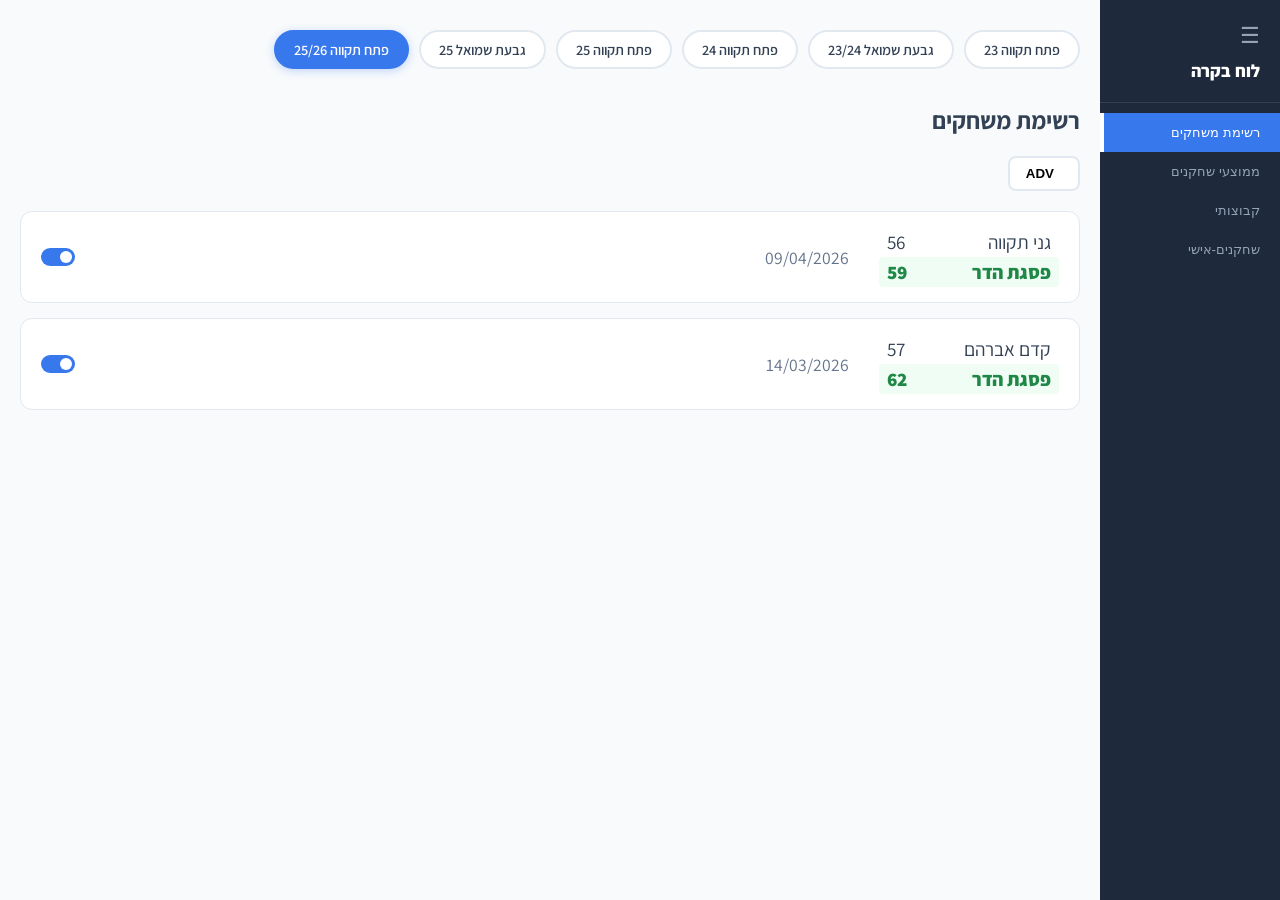
==== index.html @ 18b25cf5 "5" ====
<!DOCTYPE html>
<html lang="he" dir="rtl">
<head>
    <meta charset="UTF-8">
    <meta name="viewport" content="width=device-width, initial-scale=1.0">
    <title>Stats Dashboard</title>
    <link href="https://fonts.googleapis.com/css2?family=Assistant:wght@300;400;600;800&display=swap" rel="stylesheet">
    <link rel="stylesheet" href="style.css">
</head>
<body>

<nav id="sidebar">
    <div class="sidebar-toggle" onclick="toggleSidebar()">☰</div>
    <div class="nav-header">לוח בקרה</div>
    <button id="nav-games" class="nav-btn active">רשימת משחקים</button>
    <button id="nav-players" class="nav-btn">ממוצעי שחקנים</button>
    <button id="nav-teams" class="nav-btn">קבוצותי</button>
    <button id="nav-player-profile" class="nav-btn">שחקנים-אישי</button>
</nav>

<main>
    <section id="sec-games">
        <div class="season-filters-container"></div>
        <h2 style="margin-bottom:20px;">רשימת משחקים</h2>
        <div id="games-container"></div>
    </section>

    <section id="sec-players" style="display:none;">
        <div class="season-filters-container"></div>
        <h2>ממוצעי שחקנים</h2>
        <div id="players-container"></div>
    </section>

    <section id="sec-teams" style="display:none;">
        <div class="season-filters-container"></div>
        <div id="teams-container"></div>
    </section>

    <section id="sec-player-profile" style="display:none;">
        <div class="filters-container">
            <div class="filter-label">בחר שחקן לצפייה בקריירה:</div>
            <select id="player-select" class="player-dropdown" onchange="renderPlayerProfile()">
                <option value="">טוען שחקנים...</option>
            </select>
        </div>
        <div id="profile-content"></div>
    </section>

</main>

<script src="dashboard.js"></script>
</body>
</html>
---- style.css ----
:root {
  --primary: #1e293b; 
  --accent: #3878ed; 
  --bg: #f8fafc; 
  --text-main: #334155; 
  --border: #e2e8f0;
  --win-bg: #f0fdf4; 
  --win-text: #1f8847;
}

* { box-sizing: border-box; }

body { 
  margin: 0; 
  font-family: 'Assistant', sans-serif; 
  display: flex; 
  height: 100vh; 
  background: var(--bg); 
  direction: rtl; 
  color: var(--text-main); 
  overflow: hidden; 
}

/* Sidebar */
nav { 
  width: 180px; 
  background: var(--primary); 
  color: white; 
  display: flex; 
  flex-direction: column; 
  padding-top: 10px; 
  flex-shrink: 0; 
  transition: width 0.3s ease; 
  z-index: 100; 
}

.sidebar-toggle { padding: 10px 20px; cursor: pointer; font-size: 1.4rem; color: #94a3b8; }
body.sidebar-closed nav { width: 60px; }
body.sidebar-closed .nav-header, body.sidebar-closed .nav-btn { font-size: 0; padding: 0; opacity: 0; pointer-events: none; }

.nav-header { padding: 0 20px 20px; font-size: 1.1em; font-weight: 800; border-bottom: 1px solid #334155; margin-bottom: 10px; white-space: nowrap; }

.nav-btn { 
  background: none; border: none; color: #94a3b8; padding: 12px 20px; 
  text-align: right; cursor: pointer; width: 100%; transition: 0.2s; white-space: nowrap; 
}

.nav-btn.active { background: var(--accent); color: white; border-left: 4px solid white; }

/* Layout */
main { flex: 1; padding: 20px; padding-bottom: 100px; overflow-y: auto; scroll-behavior: smooth; }

.table-header-row { display: flex; justify-content: flex-start; flex-direction: column; align-items: center; align-items: center; gap: 15px; margin-bottom: 20px; }

.filters-container { background: white; padding: 15px; border-radius: 12px; margin-bottom: 20px; border: 1px solid var(--border); }
.filter-label { font-weight: 800; margin-bottom: 10px; }

/* Tables */
.table-wrapper { width: 100%; overflow-x: auto; border-radius: 8px; border: 1px solid var(--border); background: white; margin-bottom: 30px; }
.box-table { border-collapse: separate; border-spacing: 0; width: 100%; font-size: 0.9rem; }
.box-table th { background: #f8fafc; padding: 12px 10px; border-bottom: 2px solid var(--border); cursor: pointer; user-select: none; position: sticky; top:0; }
.box-table td { padding: 10px; text-align: center; border-bottom: 1px solid #f1f5f9; }
.player-name-cell { position: sticky; right: 0; z-index: 10; background: white !important; text-align: right !important; font-weight: 800; border-left: 2px solid var(--border); white-space: nowrap; padding: 10px 15px !important; }

/* Player Profile Specific */
.player-dropdown { width: 100%; padding: 12px; border-radius: 8px; border: 1px solid var(--border); font-family: inherit; font-size: 1rem; }
.profile-table-title { margin: 25px 0 10px; font-size: 1.2rem; border-right: 4px solid var(--accent); padding-right: 10px; }
.career-high { font-weight: 900; font-weight: bold; background-color: #fff7ed !important; color: #ea580c !important;}
.career-high:hover { background-color: #ffedd5 !important; color: #c2410c !important; cursor: pointer;}
.clickable-stat { cursor: pointer; color: var(--accent); font-weight: 600; }
.clickable-stat:hover { background: #eff6ff; }

/* Game Cards */
.games-controls-row { display: flex; justify-content: flex-start; margin-bottom: 20px; }
.game-card { background: white; border-radius: 12px; margin-bottom: 15px; border: 1px solid var(--border); overflow: hidden; }
.game-card-top-wrapper { display: flex; align-items: center; justify-content: space-between; padding: 15px 20px; }
.game-header { display: flex; align-items: center; gap: 30px; cursor: pointer; flex: 1; }
.team-row { display: flex; justify-content: space-between; width: 180px; font-size: 1.2rem; padding: 2px 8px; }
.team-row.winner { background: var(--win-bg); color: var(--win-text); font-weight: 800; border-radius: 4px; }
.game-date-area { display: flex; flex-direction: column; gap: 4px; font-size: 1.1rem; color: #64748b; }
.stage-badge { padding: 2px 8px; border-radius: 4px; font-size: 0.9rem; color: white; background: #94a3b8; width: fit-content; }
.stage-orange { background: #f97316; }
.stage-blue { background: #2563eb; }

/* Buttons & Toggles */
.mode-toggle-group { display: flex; justify-content: flex-start; background: #e2e8f0; padding: 4px; border-radius: 10px; gap: 4px; width: 100%; max-width: 400px; margin-right: 0; margin-left: auto;}
.mode-btn { flex: 1; border: none; background: transparent; padding: 8px; font-weight: 800; cursor: pointer; border-radius: 7px; color: #64748b; }
.mode-btn.active { background: white; color: var(--primary); box-shadow: 0 2px 4px rgba(0,0,0,0.1); }

.adv-toggle-btn { display: flex; align-items: center; gap: 8px; padding: 8px 16px; background: white; border: 2px solid var(--border); border-radius: 8px; font-weight: 800; cursor: pointer; }
.adv-toggle-btn.active { border-color: var(--accent); color: var(--accent); }

.simple-switch { position: relative; width: 34px; height: 18px; cursor: pointer; }
.simple-switch input { opacity: 0; width: 0; height: 0; }
.slider { position: absolute; cursor: pointer; top: 0; left: 0; right: 0; bottom: 0; background: #cbd5e1; transition: .3s; border-radius: 20px; }
.slider:before { position: absolute; content: ""; height: 12px; width: 12px; left: 3px; bottom: 3px; background: white; transition: .3s; border-radius: 50%; }
input:checked + .slider { background: var(--accent); }
input:checked + .slider:before { transform: translateX(16px); }

/* העיצוב המעודכן לכפתורי העונות - ללא כפילויות */
.season-filters-container {
    display: flex;
    flex-wrap: wrap;
    gap: 10px;
    margin-bottom: 25px;
    padding: 10px 0;
}

.season-pill {
    padding: 8px 18px;
    background: white;
    border: 2px solid var(--border);
    border-radius: 25px; /* עיגול מושלם */
    cursor: pointer;
    font-weight: 600;
    font-size: 0.9rem;
    transition: all 0.2s ease;
    user-select: none;
    display: inline-block;
}

.season-pill:hover {
    border-color: var(--accent);
    color: var(--accent);
}

.season-pill.active {
    background: var(--accent);
    color: white;
    border-color: var(--accent);
    box-shadow: 0 2px 8px rgba(59, 130, 246, 0.3);
}

/* התאמה לנייד */
@media (max-width: 768px) {
    nav { width: 100%; height: auto; flex-direction: row; padding: 5px; }
    .sidebar-toggle, .nav-header { display: none; }
    .nav-btn { padding: 10px 5px; font-size: 0.8rem; text-align: center; }
    .nav-btn.active { border-left: none; border-bottom: 3px solid white; }
    body { flex-direction: column; }
    .game-header { gap: 10px; }
    .team-row { width: 130px; }
}
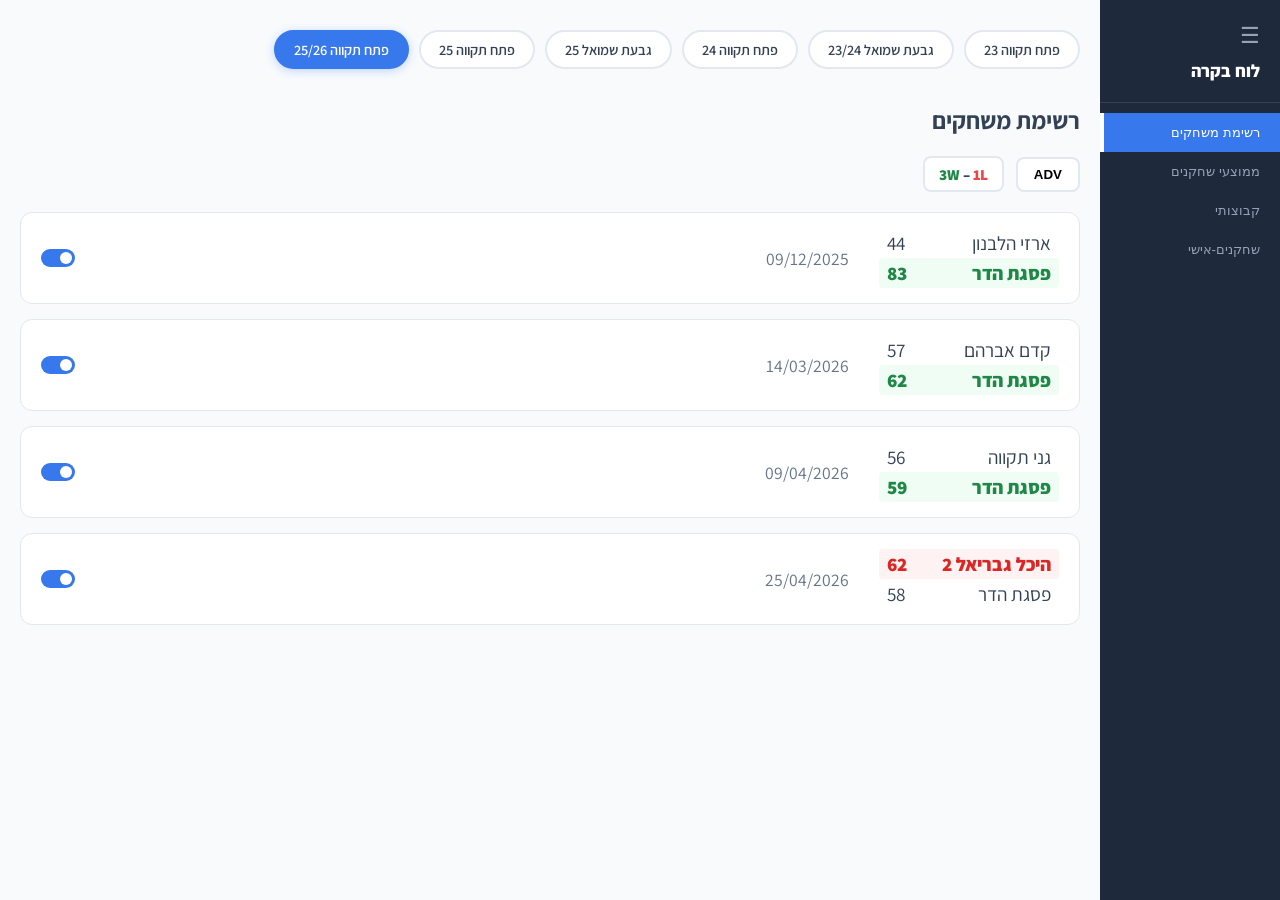
==== commit 529af2ae: "new" ====
--- a/index.html
+++ b/index.html
@@ -1,53 +1,66 @@
-<!DOCTYPE html>
-<html lang="he" dir="rtl">
-<head>
-    <meta charset="UTF-8">
-    <meta name="viewport" content="width=device-width, initial-scale=1.0">
-    <title>Stats Dashboard</title>
-    <link href="https://fonts.googleapis.com/css2?family=Assistant:wght@300;400;600;800&display=swap" rel="stylesheet">
-    <link rel="stylesheet" href="style.css">
-</head>
-<body>
-
-<nav id="sidebar">
-    <div class="sidebar-toggle" onclick="toggleSidebar()">☰</div>
-    <div class="nav-header">לוח בקרה</div>
-    <button id="nav-games" class="nav-btn active">רשימת משחקים</button>
-    <button id="nav-players" class="nav-btn">ממוצעי שחקנים</button>
-    <button id="nav-teams" class="nav-btn">קבוצותי</button>
-    <button id="nav-player-profile" class="nav-btn">שחקנים-אישי</button>
-</nav>
-
-<main>
-    <section id="sec-games">
-        <div class="season-filters-container"></div>
-        <h2 style="margin-bottom:20px;">רשימת משחקים</h2>
-        <div id="games-container"></div>
-    </section>
-
-    <section id="sec-players" style="display:none;">
-        <div class="season-filters-container"></div>
-        <h2>ממוצעי שחקנים</h2>
-        <div id="players-container"></div>
-    </section>
-
-    <section id="sec-teams" style="display:none;">
-        <div class="season-filters-container"></div>
-        <div id="teams-container"></div>
-    </section>
-
-    <section id="sec-player-profile" style="display:none;">
-        <div class="filters-container">
-            <div class="filter-label">בחר שחקן לצפייה בקריירה:</div>
-            <select id="player-select" class="player-dropdown" onchange="renderPlayerProfile()">
-                <option value="">טוען שחקנים...</option>
-            </select>
-        </div>
-        <div id="profile-content"></div>
-    </section>
-
-</main>
-
-<script src="dashboard.js"></script>
-</body>
-</html>+<!DOCTYPE html>
+<html lang="he" dir="rtl">
+<head>
+    <meta charset="UTF-8">
+    <meta name="viewport" content="width=device-width, initial-scale=1.0">
+    <title>Stats Dashboard</title>
+    <link href="https://fonts.googleapis.com/css2?family=Assistant:wght@300;400;600;800&display=swap" rel="stylesheet">
+    <link rel="stylesheet" href="style.css">
+</head>
+<body>
+
+<nav id="sidebar">
+    <div class="sidebar-toggle" onclick="toggleSidebar()">☰</div>
+    <div class="nav-header">לוח בקרה</div>
+    <button id="nav-games" class="nav-btn active">רשימת משחקים</button>
+    <button id="nav-players" class="nav-btn">ממוצעי שחקנים</button>
+    <button id="nav-teams" class="nav-btn">קבוצותי</button>
+    <button id="nav-player-profile" class="nav-btn">שחקנים-אישי</button>
+</nav>
+
+<main>
+    <section id="sec-games">
+        <div class="season-filters-container"></div>
+        <h2 style="margin-bottom:20px;">רשימת משחקים</h2>
+        <div id="games-container"></div>
+    </section>
+
+    <section id="sec-players" style="display:none;">
+        <div class="season-filters-container"></div>
+        <h2>ממוצעי שחקנים</h2>
+        <div id="players-container"></div>
+    </section>
+
+    <section id="sec-teams" style="display:none;">
+        <div class="season-filters-container"></div>
+        <div id="teams-container"></div>
+    </section>
+
+    <section id="sec-player-profile" style="display:none;">
+        <div class="filters-container">
+            <div class="filter-label">בחר שחקן לצפייה בקריירה:</div>
+            <select id="player-select" class="player-dropdown" onchange="renderPlayerProfile()">
+                <option value="">טוען שחקנים...</option>
+            </select>
+        </div>
+        <div id="profile-content"></div>
+    </section>
+</main>
+
+<!-- Single rotation modal, outside main so it is always accessible -->
+<div id="rotation-modal" class="modal">
+    <div class="modal-content">
+        <span class="close-modal" onclick="closeModal()">&times;</span>
+        <div id="rotation-content"></div>
+    </div>
+</div>
+
+<!-- Loading overlay shown until data is ready -->
+<div id="loading-overlay">
+    <div class="loading-spinner"></div>
+    <div class="loading-text">טוען נתונים...</div>
+</div>
+
+<script src="dashboard.js"></script>
+</body>
+</html>
--- a/style.css
+++ b/style.css
@@ -1,143 +1,413 @@
-:root {
-  --primary: #1e293b; 
-  --accent: #3878ed; 
-  --bg: #f8fafc; 
-  --text-main: #334155; 
-  --border: #e2e8f0;
-  --win-bg: #f0fdf4; 
-  --win-text: #1f8847;
-}
-
-* { box-sizing: border-box; }
-
-body { 
-  margin: 0; 
-  font-family: 'Assistant', sans-serif; 
-  display: flex; 
-  height: 100vh; 
-  background: var(--bg); 
-  direction: rtl; 
-  color: var(--text-main); 
-  overflow: hidden; 
-}
-
-/* Sidebar */
-nav { 
-  width: 180px; 
-  background: var(--primary); 
-  color: white; 
-  display: flex; 
-  flex-direction: column; 
-  padding-top: 10px; 
-  flex-shrink: 0; 
-  transition: width 0.3s ease; 
-  z-index: 100; 
-}
-
-.sidebar-toggle { padding: 10px 20px; cursor: pointer; font-size: 1.4rem; color: #94a3b8; }
-body.sidebar-closed nav { width: 60px; }
-body.sidebar-closed .nav-header, body.sidebar-closed .nav-btn { font-size: 0; padding: 0; opacity: 0; pointer-events: none; }
-
-.nav-header { padding: 0 20px 20px; font-size: 1.1em; font-weight: 800; border-bottom: 1px solid #334155; margin-bottom: 10px; white-space: nowrap; }
-
-.nav-btn { 
-  background: none; border: none; color: #94a3b8; padding: 12px 20px; 
-  text-align: right; cursor: pointer; width: 100%; transition: 0.2s; white-space: nowrap; 
-}
-
-.nav-btn.active { background: var(--accent); color: white; border-left: 4px solid white; }
-
-/* Layout */
-main { flex: 1; padding: 20px; padding-bottom: 100px; overflow-y: auto; scroll-behavior: smooth; }
-
-.table-header-row { display: flex; justify-content: flex-start; flex-direction: column; align-items: center; align-items: center; gap: 15px; margin-bottom: 20px; }
-
-.filters-container { background: white; padding: 15px; border-radius: 12px; margin-bottom: 20px; border: 1px solid var(--border); }
-.filter-label { font-weight: 800; margin-bottom: 10px; }
-
-/* Tables */
-.table-wrapper { width: 100%; overflow-x: auto; border-radius: 8px; border: 1px solid var(--border); background: white; margin-bottom: 30px; }
-.box-table { border-collapse: separate; border-spacing: 0; width: 100%; font-size: 0.9rem; }
-.box-table th { background: #f8fafc; padding: 12px 10px; border-bottom: 2px solid var(--border); cursor: pointer; user-select: none; position: sticky; top:0; }
-.box-table td { padding: 10px; text-align: center; border-bottom: 1px solid #f1f5f9; }
-.player-name-cell { position: sticky; right: 0; z-index: 10; background: white !important; text-align: right !important; font-weight: 800; border-left: 2px solid var(--border); white-space: nowrap; padding: 10px 15px !important; }
-
-/* Player Profile Specific */
-.player-dropdown { width: 100%; padding: 12px; border-radius: 8px; border: 1px solid var(--border); font-family: inherit; font-size: 1rem; }
-.profile-table-title { margin: 25px 0 10px; font-size: 1.2rem; border-right: 4px solid var(--accent); padding-right: 10px; }
-.career-high { font-weight: 900; font-weight: bold; background-color: #fff7ed !important; color: #ea580c !important;}
-.career-high:hover { background-color: #ffedd5 !important; color: #c2410c !important; cursor: pointer;}
-.clickable-stat { cursor: pointer; color: var(--accent); font-weight: 600; }
-.clickable-stat:hover { background: #eff6ff; }
-
-/* Game Cards */
-.games-controls-row { display: flex; justify-content: flex-start; margin-bottom: 20px; }
-.game-card { background: white; border-radius: 12px; margin-bottom: 15px; border: 1px solid var(--border); overflow: hidden; }
-.game-card-top-wrapper { display: flex; align-items: center; justify-content: space-between; padding: 15px 20px; }
-.game-header { display: flex; align-items: center; gap: 30px; cursor: pointer; flex: 1; }
-.team-row { display: flex; justify-content: space-between; width: 180px; font-size: 1.2rem; padding: 2px 8px; }
-.team-row.winner { background: var(--win-bg); color: var(--win-text); font-weight: 800; border-radius: 4px; }
-.game-date-area { display: flex; flex-direction: column; gap: 4px; font-size: 1.1rem; color: #64748b; }
-.stage-badge { padding: 2px 8px; border-radius: 4px; font-size: 0.9rem; color: white; background: #94a3b8; width: fit-content; }
-.stage-orange { background: #f97316; }
-.stage-blue { background: #2563eb; }
-
-/* Buttons & Toggles */
-.mode-toggle-group { display: flex; justify-content: flex-start; background: #e2e8f0; padding: 4px; border-radius: 10px; gap: 4px; width: 100%; max-width: 400px; margin-right: 0; margin-left: auto;}
-.mode-btn { flex: 1; border: none; background: transparent; padding: 8px; font-weight: 800; cursor: pointer; border-radius: 7px; color: #64748b; }
-.mode-btn.active { background: white; color: var(--primary); box-shadow: 0 2px 4px rgba(0,0,0,0.1); }
-
-.adv-toggle-btn { display: flex; align-items: center; gap: 8px; padding: 8px 16px; background: white; border: 2px solid var(--border); border-radius: 8px; font-weight: 800; cursor: pointer; }
-.adv-toggle-btn.active { border-color: var(--accent); color: var(--accent); }
-
-.simple-switch { position: relative; width: 34px; height: 18px; cursor: pointer; }
-.simple-switch input { opacity: 0; width: 0; height: 0; }
-.slider { position: absolute; cursor: pointer; top: 0; left: 0; right: 0; bottom: 0; background: #cbd5e1; transition: .3s; border-radius: 20px; }
-.slider:before { position: absolute; content: ""; height: 12px; width: 12px; left: 3px; bottom: 3px; background: white; transition: .3s; border-radius: 50%; }
-input:checked + .slider { background: var(--accent); }
-input:checked + .slider:before { transform: translateX(16px); }
-
-/* העיצוב המעודכן לכפתורי העונות - ללא כפילויות */
-.season-filters-container {
-    display: flex;
-    flex-wrap: wrap;
-    gap: 10px;
-    margin-bottom: 25px;
-    padding: 10px 0;
-}
-
-.season-pill {
-    padding: 8px 18px;
-    background: white;
-    border: 2px solid var(--border);
-    border-radius: 25px; /* עיגול מושלם */
-    cursor: pointer;
-    font-weight: 600;
-    font-size: 0.9rem;
-    transition: all 0.2s ease;
-    user-select: none;
-    display: inline-block;
-}
-
-.season-pill:hover {
-    border-color: var(--accent);
-    color: var(--accent);
-}
-
-.season-pill.active {
-    background: var(--accent);
-    color: white;
-    border-color: var(--accent);
-    box-shadow: 0 2px 8px rgba(59, 130, 246, 0.3);
-}
-
-/* התאמה לנייד */
-@media (max-width: 768px) {
-    nav { width: 100%; height: auto; flex-direction: row; padding: 5px; }
-    .sidebar-toggle, .nav-header { display: none; }
-    .nav-btn { padding: 10px 5px; font-size: 0.8rem; text-align: center; }
-    .nav-btn.active { border-left: none; border-bottom: 3px solid white; }
-    body { flex-direction: column; }
-    .game-header { gap: 10px; }
-    .team-row { width: 130px; }
+/* =====================================================
+   CSS Variables & Reset
+   ===================================================== */
+:root {
+  --primary: #1e293b;
+  --accent: #3878ed;
+  --bg: #f8fafc;
+  --text-main: #334155;
+  --border: #e2e8f0;
+  --win-bg: #f0fdf4;
+  --win-text: #1f8847;
+}
+
+* { box-sizing: border-box; }
+
+body {
+  margin: 0;
+  font-family: 'Assistant', sans-serif;
+  display: flex;
+  height: 100vh;
+  background: var(--bg);
+  direction: rtl;
+  color: var(--text-main);
+  overflow: hidden;
+}
+
+/* =====================================================
+   Sidebar
+   ===================================================== */
+nav {
+  width: 180px;
+  background: var(--primary);
+  color: white;
+  display: flex;
+  flex-direction: column;
+  padding-top: 10px;
+  flex-shrink: 0;
+  transition: width 0.3s ease;
+  z-index: 100;
+}
+
+.sidebar-toggle { padding: 10px 20px; cursor: pointer; font-size: 1.4rem; color: #94a3b8; }
+body.sidebar-closed nav { width: 60px; }
+body.sidebar-closed .nav-header,
+body.sidebar-closed .nav-btn { font-size: 0; padding: 0; opacity: 0; pointer-events: none; }
+
+.nav-header { padding: 0 20px 20px; font-size: 1.1em; font-weight: 800; border-bottom: 1px solid #334155; margin-bottom: 10px; white-space: nowrap; }
+
+.nav-btn {
+  background: none; border: none; color: #94a3b8; padding: 12px 20px;
+  text-align: right; cursor: pointer; width: 100%; transition: 0.2s; white-space: nowrap;
+}
+.nav-btn.active { background: var(--accent); color: white; border-left: 4px solid white; }
+
+/* =====================================================
+   Layout
+   ===================================================== */
+main { flex: 1; padding: 20px; padding-bottom: 100px; overflow-y: auto; scroll-behavior: smooth; }
+
+.table-header-row { display: flex; justify-content: flex-start; flex-direction: column; align-items: center; gap: 15px; margin-bottom: 20px; }
+
+.filters-container { background: white; padding: 15px; border-radius: 12px; margin-bottom: 20px; border: 1px solid var(--border); }
+.filter-label { font-weight: 800; margin-bottom: 10px; }
+
+/* =====================================================
+   Tables
+   ===================================================== */
+.table-wrapper { width: 100%; overflow-x: auto; border-radius: 8px; border: 1px solid var(--border); background: white; margin-bottom: 30px; }
+.table-wrapper.width-fit { width: fit-content; max-width: 100%; }
+.box-table { border-collapse: collapse; width: 100%; font-size: 0.9rem; }
+.width-fit .box-table { width: auto; }
+.box-table th { background: #f8fafc; padding: 12px 10px; border-bottom: 2px solid var(--border); cursor: pointer; user-select: none; position: sticky; top: 0; }
+.box-table td { padding: 10px; text-align: center; border-bottom: 1px solid #f1f5f9; }
+.player-name-cell {
+  position: sticky; right: 0; z-index: 10;
+  background: white !important;
+  text-align: right !important;
+  font-weight: 800;
+  border-left: 3px solid #64748b;
+  white-space: nowrap;
+  padding: 10px 15px !important;
+}
+
+/* Column separator lines (only when .show-separators is present) */
+.show-separators .stat-separator-line {
+  border-left: 2px solid #cbd5e1 !important;
+}
+
+/* ADV mode: thick separator after the label column (GP / עונה) */
+.adv-separators .adv-label-line {
+  border-left: 2px solid #cbd5e1 !important;
+}
+
+/* ADV mode: thin separator between every stat column */
+.adv-separators .adv-separator-line {
+  border-left: 1px solid #e2e8f0 !important;
+}
+
+/* ADV mode: wider cells so table feels spacious */
+.adv-separators th,
+.adv-separators td {
+  padding-left: 24px !important;
+  padding-right: 24px !important;
+}
+/* ADV mode: remove the heavy name-cell border */
+body.mode-adv .player-name-cell {
+  border-left: 1px solid var(--border) !important;
+}
+
+/* =====================================================
+   Season Pills
+   ===================================================== */
+.season-filters-container {
+  display: flex;
+  flex-wrap: wrap;
+  gap: 10px;
+  margin-bottom: 25px;
+  padding: 10px 0;
+}
+
+.season-pill {
+  padding: 8px 18px;
+  background: white;
+  border: 2px solid var(--border);
+  border-radius: 25px;
+  cursor: pointer;
+  font-weight: 600;
+  font-size: 0.9rem;
+  transition: all 0.2s ease;
+  user-select: none;
+  display: inline-block;
+}
+.season-pill:hover { border-color: var(--accent); color: var(--accent); }
+.season-pill.active {
+  background: var(--accent);
+  color: white;
+  border-color: var(--accent);
+  box-shadow: 0 2px 8px rgba(59, 130, 246, 0.3);
+}
+
+/* =====================================================
+   Player Profile
+   ===================================================== */
+.player-dropdown { width: 100%; padding: 12px; border-radius: 8px; border: 1px solid var(--border); font-family: inherit; font-size: 1rem; }
+.profile-table-title { margin: 25px 0 10px; font-size: 1.2rem; border-right: 4px solid var(--accent); padding-right: 10px; }
+
+/* Career high cell: single font-weight declaration */
+.career-high { font-weight: 800; background-color: #fff7ed !important; color: #ea580c !important; }
+.career-high:hover { background-color: #ffedd5 !important; color: #c2410c !important; cursor: pointer; }
+.clickable-stat { cursor: pointer; color: var(--accent); font-weight: 600; }
+.clickable-stat:hover { background: #eff6ff; }
+
+/* =====================================================
+   Game Cards
+   ===================================================== */
+.games-controls-row { display: flex; justify-content: flex-start; margin-bottom: 20px; gap: 12px; align-items: center; }
+.game-record-badge {
+  font-size: 0.95rem;
+  font-weight: 800;
+  padding: 6px 14px;
+  border-radius: 8px;
+  background: white;
+  border: 2px solid var(--border);
+  color: var(--text-main);
+}
+.game-record-badge .wins { color: var(--win-text); }
+.game-record-badge .losses { color: #ef4444; }
+
+.game-card { background: white; border-radius: 12px; margin-bottom: 15px; border: 1px solid var(--border); overflow: hidden; }
+.game-card-top-wrapper { display: flex; align-items: center; justify-content: space-between; padding: 15px 20px; }
+.game-header { display: flex; align-items: center; gap: 30px; cursor: pointer; flex: 1; }
+.team-row { display: flex; justify-content: space-between; width: 180px; font-size: 1.2rem; padding: 2px 8px; }
+.team-row.winner-us   { background: var(--win-bg); color: var(--win-text); font-weight: 800; border-radius: 4px; }
+.team-row.winner-opp  { background: #fef2f2; color: #dc2626; font-weight: 800; border-radius: 4px; }
+.game-date-area { display: flex; flex-direction: column; gap: 4px; font-size: 1.1rem; color: #64748b; }
+
+.stage-badge {
+  padding: 2px 8px;
+  border-radius: 4px;
+  font-size: 0.8rem;
+  font-weight: 700;
+  color: white;
+  background: #94a3b8;
+  width: fit-content;
+  margin-top: 4px;
+}
+.stage-badge.stage-gold { background: #d97706; }
+
+/* =====================================================
+   Buttons & Toggles
+   ===================================================== */
+.mode-toggle-group {
+  display: flex; justify-content: flex-start;
+  background: #e2e8f0; padding: 4px; border-radius: 10px;
+  gap: 4px; width: 100%; max-width: 400px; margin-left: auto;
+}
+.mode-btn { flex: 1; border: none; background: transparent; padding: 8px; font-weight: 800; cursor: pointer; border-radius: 7px; color: #64748b; }
+.mode-btn.active { background: white; color: var(--primary); box-shadow: 0 2px 4px rgba(0,0,0,0.1); }
+
+.adv-toggle-btn { display: flex; align-items: center; gap: 8px; padding: 8px 16px; background: white; border: 2px solid var(--border); border-radius: 8px; font-weight: 800; cursor: pointer; }
+.adv-toggle-btn.active { border-color: var(--accent); color: var(--accent); }
+
+.simple-switch { position: relative; width: 34px; height: 18px; cursor: pointer; }
+.simple-switch input { opacity: 0; width: 0; height: 0; }
+.slider { position: absolute; cursor: pointer; top: 0; left: 0; right: 0; bottom: 0; background: #cbd5e1; transition: .3s; border-radius: 20px; }
+.slider:before { position: absolute; content: ""; height: 12px; width: 12px; left: 3px; bottom: 3px; background: white; transition: .3s; border-radius: 50%; }
+input:checked + .slider { background: var(--accent); }
+input:checked + .slider:before { transform: translateX(16px); }
+
+/* =====================================================
+   Modal
+   ===================================================== */
+.modal {
+  display: none;
+  position: fixed;
+  z-index: 1000;
+  left: 0; top: 0; width: 100%; height: 100%;
+  background-color: rgba(0,0,0,0.6);
+  backdrop-filter: blur(3px);
+}
+.modal-content {
+  background-color: white;
+  margin: 3% auto;
+  padding: 0;
+  border-radius: 15px;
+  width: 96vw;
+  max-width: 1750px;
+  max-height: 90vh;
+  overflow: hidden;
+  position: relative;
+  box-shadow: 0 20px 25px -5px rgba(0,0,0,0.2);
+}
+.close-modal {
+  position: absolute;
+  left: 20px;
+  top: 15px;
+  font-size: 28px;
+  font-weight: bold;
+  cursor: pointer;
+  color: #64748b;
+  z-index: 10;
+}
+.close-modal:hover { color: var(--primary); }
+
+/* =====================================================
+   Rotation Chart (permanent — not injected via JS)
+   ===================================================== */
+.rotation-outer-container {
+  direction: ltr;
+  width: 100%;
+  background: white;
+}
+
+.rotation-scroll-viewport {
+  width: 100%;
+  overflow-x: auto;
+  overflow-y: hidden;
+  background: white;
+  display: block;
+  -webkit-overflow-scrolling: touch;
+}
+
+.rotation-scroll-container {
+  padding: 50px 40px 40px;
+  display: flex;
+  flex-direction: row;
+  width: max-content;
+  background: white;
+  direction: ltr;
+}
+
+.quarter-box {
+  flex-shrink: 0;
+  position: relative;
+  margin-right: 30px;
+}
+
+.segment-block {
+  position: absolute;
+  height: 45px;
+  background: #3878ed;
+  color: white;
+  display: flex;
+  align-items: center;
+  justify-content: center;
+  font-size: 11px;
+  font-weight: 800;
+  border-radius: 0;
+  cursor: pointer;
+  border-right: 2px solid white;
+  box-sizing: border-box;
+  z-index: 10;
+}
+.segment-block:hover { background: #1e40af; z-index: 999; }
+
+/* Tooltip bubble */
+.segment-block:hover::after {
+  content: attr(data-hover-info);
+  position: absolute;
+  bottom: 115%;
+  left: 50%;
+  transform: translateX(-50%);
+  background: #1e293b;
+  color: white;
+  padding: 10px 14px;
+  border-radius: 8px;
+  font-size: 13px;
+  font-weight: 700;
+  white-space: pre;
+  text-align: center;
+  box-shadow: 0 8px 20px rgba(0,0,0,0.5);
+  z-index: 10000;
+  pointer-events: none;
+  line-height: 1.6;
+  min-width: 120px;
+}
+
+/* Tooltip arrow */
+.segment-block:hover::before {
+  content: "";
+  position: absolute;
+  bottom: 105%;
+  left: 50%;
+  transform: translateX(-50%);
+  border-width: 7px;
+  border-style: solid;
+  border-color: #1e293b transparent transparent transparent;
+  z-index: 10001;
+}
+
+.min-tick-num {
+  position: absolute;
+  transform: translateX(-50%);
+  bottom: 12px;
+  font-size: 14px;
+  font-weight: 900;
+  color: #000;
+  z-index: 5;
+}
+
+/* =====================================================
+   Loading Overlay
+   ===================================================== */
+#loading-overlay {
+  position: fixed;
+  inset: 0;
+  background: var(--bg);
+  display: flex;
+  flex-direction: column;
+  align-items: center;
+  justify-content: center;
+  z-index: 9999;
+  gap: 16px;
+  transition: opacity 0.3s ease;
+}
+#loading-overlay.hidden {
+  opacity: 0;
+  pointer-events: none;
+}
+.loading-spinner {
+  width: 44px;
+  height: 44px;
+  border: 4px solid var(--border);
+  border-top-color: var(--accent);
+  border-radius: 50%;
+  animation: spin 0.8s linear infinite;
+}
+.loading-text {
+  font-size: 1.1rem;
+  font-weight: 600;
+  color: #64748b;
+}
+@keyframes spin { to { transform: rotate(360deg); } }
+
+/* =====================================================
+   Responsive — Mobile
+   ===================================================== */
+@media (max-width: 768px) {
+  body {
+    flex-direction: column;
+    overflow-y: auto;
+  }
+
+  nav {
+    width: 100%;
+    height: auto;
+    flex-direction: row;
+    padding: 0;
+    position: sticky;
+    top: 0;
+    z-index: 1000;
+  }
+
+  .sidebar-toggle,
+  .nav-header { display: none; }
+
+  .nav-btn {
+    flex: 1;
+    padding: 12px 5px;
+    font-size: 0.75rem;
+    text-align: center;
+    white-space: nowrap;
+    border-bottom: 2px solid transparent;
+  }
+
+  .nav-btn.active {
+    border-left: none;
+    border-bottom: 3px solid white;
+    background: rgba(255,255,255,0.1);
+  }
+
+  main { padding: 10px; } 
 }
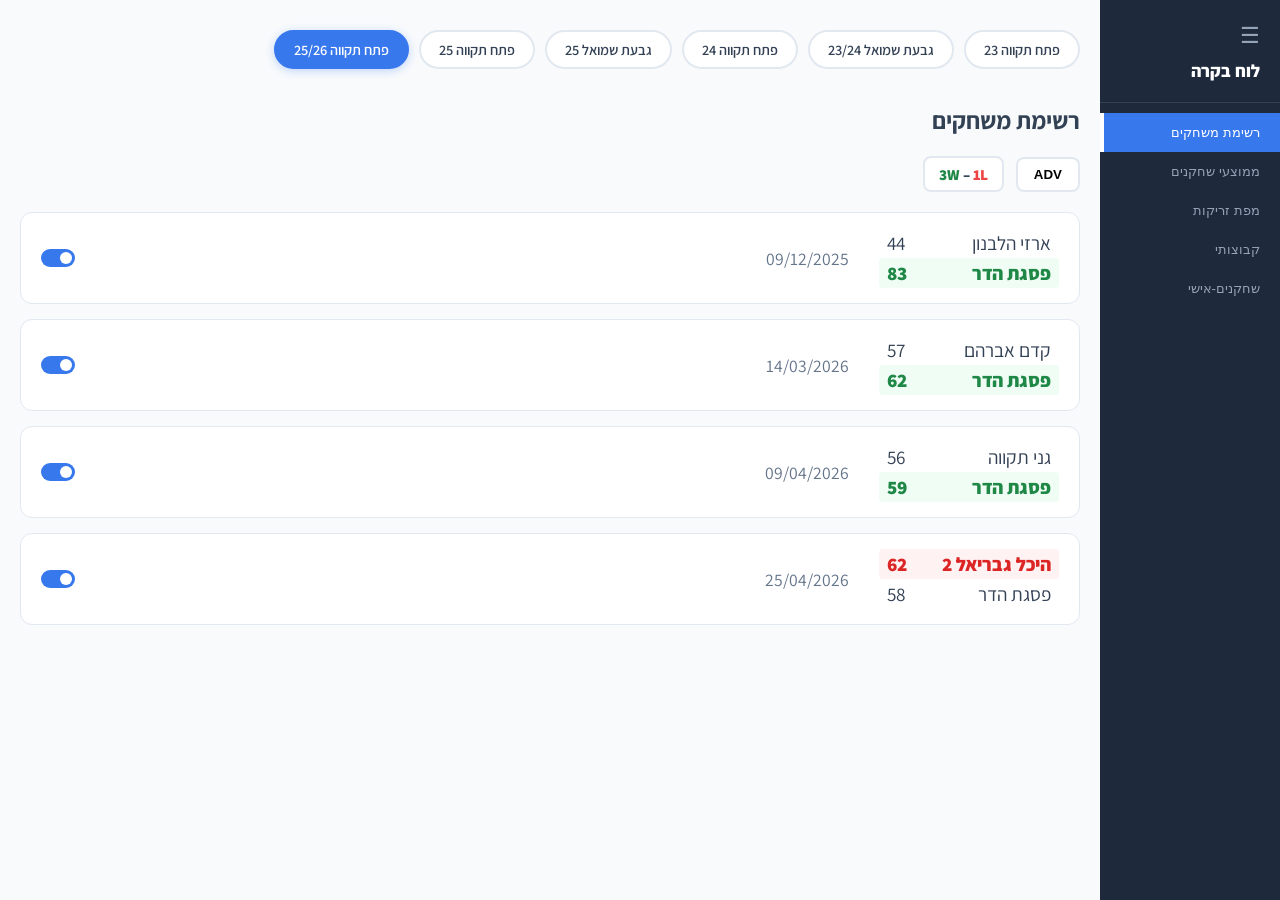
==== commit 1d3903d2: "5/5 11:30" ====
--- a/index.html
+++ b/index.html
@@ -14,6 +14,7 @@
     <div class="nav-header">לוח בקרה</div>
     <button id="nav-games" class="nav-btn active">רשימת משחקים</button>
     <button id="nav-players" class="nav-btn">ממוצעי שחקנים</button>
+    <button id="nav-season-shotchart" class="nav-btn">מפת זריקות</button>
     <button id="nav-teams" class="nav-btn">קבוצותי</button>
     <button id="nav-player-profile" class="nav-btn">שחקנים-אישי</button>
 </nav>
@@ -29,6 +30,11 @@
         <div class="season-filters-container"></div>
         <h2>ממוצעי שחקנים</h2>
         <div id="players-container"></div>
+    </section>
+
+    <section id="sec-season-shotchart" class="sec-no-pad" style="display:none;">
+        <div class="season-filters-container" style="padding: 10px 20px; background: var(--bg, #f8fafc);"></div>
+        <div id="season-sc-container"></div>
     </section>
 
     <section id="sec-teams" style="display:none;">
@@ -55,6 +61,14 @@
     </div>
 </div>
 
+<!-- Dedicated shot chart modal -->
+<div id="shot-chart-modal" class="sc-modal-overlay" onclick="if(event.target===this)closeShotChartModal()">
+    <div class="sc-modal-box">
+        <span class="sc-modal-close" onclick="closeShotChartModal()">&times;</span>
+        <div id="shot-chart-content"></div>
+    </div>
+</div>
+
 <!-- Loading overlay shown until data is ready -->
 <div id="loading-overlay">
     <div class="loading-spinner"></div>
@@ -63,4 +77,4 @@
 
 <script src="dashboard.js"></script>
 </body>
-</html>
+</html>
--- a/style.css
+++ b/style.css
@@ -409,5 +409,360 @@
     background: rgba(255,255,255,0.1);
   }
 
-  main { padding: 10px; } 
+  main { padding: 10px; }
+}
+
+@media (max-width: 768px) {
+  .sc-modal-inner {
+    border-radius: 0;
+    height: 100dvh;
+    max-height: 100dvh;
+  }
+
+  .sc-body {
+    flex-direction: column;
+    overflow: hidden;
+  }
+
+  .sc-court-area {
+    flex: 1;
+    min-height: 0;
+    padding: 0;
+    overflow: hidden;
+  }
+
+  .sc-court-svg {
+    width: 100%;
+    height: 100%;
+    max-height: 100%;
+    aspect-ratio: unset;
+  }
+
+  .sc-badges {
+    position: absolute;
+    bottom: 8px;
+    left: 50%;
+    transform: translateX(-50%);
+    gap: 5px;
+    flex-wrap: nowrap;
+  }
+
+  .sc-badge {
+    padding: 5px 8px;
+    min-width: 56px;
+  }
+  .sc-badge-stats { font-size: 13px; }
+  .sc-badge-pct   { font-size: 11px; }
+  .sc-badge-label { font-size: 9px; }
+
+  .sc-player-panel {
+    width: 100%;
+    min-width: unset;
+    border-left: none;
+    border-top: 1px solid #333;
+    flex-direction: row;
+    flex-wrap: wrap;
+    overflow: visible;
+    padding: 6px;
+    gap: 4px;
+    justify-content: center;
+    flex-shrink: 0;
+  }
+
+  .sc-player-btn { width: auto; padding: 4px 8px; font-size: 0.8rem; }
+  .sc-all-btn { font-size: 0.85rem; padding: 4px 8px; margin-bottom: 0; width: 100%; }
+}
+
+/* =====================================================
+   Shot Chart Modal
+   ===================================================== */
+
+/* Shot chart modal sizing — added via JS class, overrides default .modal-content */
+.modal-content.sc-mode {
+    width: auto;
+    max-width: 95vw;
+    height: auto;
+    max-height: 90vh;
+    margin: 3% auto;
+    border-radius: 15px;
+    overflow: hidden;
+    background: #1a1a1a;
+}
+
+@media (max-width: 768px) {
+    .modal-content.sc-mode {
+        width: 100vw;
+        max-width: 100vw;
+        height: 100dvh;
+        max-height: 100dvh;
+        margin: 0;
+        border-radius: 0;
+    }
+}
+
+.sc-modal-inner {
+    display: flex;
+    flex-direction: column;
+    height: 100%;
+    background: #1a1a1a;
+    color: white;
+    font-family: 'Assistant', sans-serif;
+    border-radius: 15px;
+    overflow: hidden;
+}
+
+.sc-header {
+    padding: 14px 50px 14px 20px;
+    font-size: 1.1rem;
+    font-weight: 800;
+    background: #111;
+    border-bottom: 1px solid #333;
+    direction: rtl;
+    color: #f0f0f0;
+    flex-shrink: 0;
+}
+
+.sc-body {
+    display: flex;
+    flex: 1;
+    overflow: hidden;
+    direction: ltr;
+}
+
+/* Player panel — on the right */
+.sc-player-panel {
+    width: 140px;
+    min-width: 140px;
+    background: #111;
+    border-left: 1px solid #333;
+    padding: 12px 8px;
+    display: flex;
+    flex-direction: column;
+    gap: 6px;
+    overflow-y: auto;
+    direction: rtl;
+}
+
+.sc-player-btn {
+    padding: 8px 6px;
+    background: #3d7fe6;
+    color: white;
+    border: 1px solid #2a6acc;
+    border-radius: 5px;
+    cursor: pointer;
+    font-family: 'Assistant', sans-serif;
+    font-size: 1rem;
+    font-weight: 700;
+    transition: 0.15s;
+    text-align: center;
+    direction: rtl;
+    white-space: nowrap;
+    overflow: hidden;
+    text-overflow: ellipsis;
+}
+.sc-player-btn:hover { background: #5590ee; border-color: #4a7add; }
+.sc-btn-on {
+    background: #3d7fe6;
+    color: white;
+    border-color: #2a6acc;
+}
+.sc-player-btn:not(.sc-btn-on) {
+    background: #1a2a3a;
+    color: #7aabde;
+    border-color: #2a4a6a;
+}
+/* כולם — visually distinct */
+.sc-all-btn {
+    background: #3d7fe6;
+    border: 2px solid #88bbff;
+    color: white;
+    font-size: 1.15rem;
+    font-weight: 800;
+    padding: 10px 6px;
+    margin-bottom: 8px;
+    border-radius: 7px;
+    letter-spacing: 0.03em;
+}
+.sc-all-btn.sc-btn-on {
+    background: #3d7fe6;
+    border-color: #88bbff;
+    color: white;
+}
+.sc-all-btn:not(.sc-btn-on) {
+    background: #1a2a3a;
+    border-color: #3d7fe6;
+    color: #7aabde;
+}
+.sc-all-btn:hover { background: #5590ee; color: white; }
+
+/* Court area */
+.sc-court-area {
+    flex: 1;
+    position: relative;
+    display: flex;
+    align-items: stretch;
+    justify-content: center;
+    padding: 0;
+    overflow: visible;
+    background: #1a1a1a;
+}
+
+.sc-court-svg {
+    width: auto;
+    height: 100vh;
+    max-width: 100%;
+    max-height: 100vh;
+    aspect-ratio: 2189 / 1827;
+    display: block;
+    position: relative;
+    z-index: 1;
+    background: #2a2a2a;
+}
+
+.sc-court-svg > path {
+    stroke: #555;
+    stroke-width: 1;
+    fill: #2a2a2a;
+}
+.sc-court-svg g path {
+    fill: white !important;
+    stroke: none !important;
+}
+
+.sc-label {
+    fill: white;
+    font-size: 90px;
+    font-weight: 900;
+    pointer-events: none;
+    stroke: black;
+    stroke-width: 12px;
+    stroke-linejoin: round;
+    paint-order: stroke fill;
+}
+
+/* Summary badges */
+.sc-badges {
+    position: absolute;
+    bottom: 24px;
+    left: 50%;
+    transform: translateX(-50%);
+    display: flex;
+    gap: 8px;
+    z-index: 100;
+    direction: ltr;
+    pointer-events: none;
+}
+
+.sc-badge {
+    background: rgba(8, 8, 12, 0.88);
+    backdrop-filter: blur(6px);
+    border: 1px solid rgba(255,255,255,0.18);
+    border-radius: 9px;
+    padding: 18px 30px;
+    min-width: 130px;
+    text-align: center;
+    box-shadow: 0 2px 10px rgba(0,0,0,0.6);
+}
+.sc-badge-label { display: block; font-size: 16px; color: #aaa; font-weight: 700; letter-spacing: 0.08em; text-transform: uppercase; margin-bottom: 4px; }
+.sc-badge-stats { display: block; font-size: 36px; font-weight: 800; color: white; line-height: 1.2; }
+.sc-badge-pct   { display: block; font-size: 22px; font-weight: 700; color: #ccc; margin-top: 2px; }
+/* =====================================================
+   Dedicated Shot Chart Modal
+   ===================================================== */
+.sc-modal-overlay {
+    display: none;
+    position: fixed;
+    z-index: 1000;
+    left: 0; top: 0; width: 100%; height: 100%;
+    background-color: rgba(0,0,0,0.6);
+    backdrop-filter: blur(3px);
+    justify-content: center;
+    align-items: center;
+}
+
+.sc-modal-overlay.open {
+    display: flex;
+}
+
+.sc-modal-box {
+    position: relative;
+    background: #1a1a1a;
+    border-radius: 15px;
+    overflow: hidden;
+    width: auto;
+    height: 100vh;
+    max-height: 100vh;
+    box-shadow: 0 20px 25px -5px rgba(0,0,0,0.4);
+}
+
+.sc-modal-close {
+    position: absolute;
+    left: 14px;
+    top: 10px;
+    font-size: 38px;
+    font-weight: bold;
+    cursor: pointer;
+    color: #94a3b8;
+    z-index: 10;
+    line-height: 1;
+}
+.sc-modal-close:hover { color: white; }
+
+@media (max-width: 768px) {
+    .sc-modal-box {
+        width: 100vw;
+        max-width: 100vw;
+        height: 100dvh;
+        max-height: 100dvh;
+        border-radius: 0;
+    }
+}
+
+/* =====================================================
+   Season Shot Chart Page
+   ===================================================== */
+
+/* Remove main padding for this section */
+.sec-no-pad { margin: -20px; }
+
+#season-sc-container { height: 100%; }
+
+.ssc-layout {
+    display: flex;
+    flex-direction: row;
+    height: calc(100vh - 110px);
+    direction: ltr;
+    overflow: hidden;
+    background: #1a1a1a;
+}
+
+/* Court: fills remaining space */
+.ssc-court {
+    flex: 1;
+    min-width: 0;
+    position: relative;
+    overflow: hidden;
+}
+
+.ssc-court .sc-court-svg {
+    height: 100%;
+    width: auto;
+    display: block;
+    position: absolute;
+    left: 50%;
+    transform: translateX(-50%);
+}
+
+/* Player panel: right side, scrolls only when needed */
+.ssc-panel {
+    width: 150px;
+    flex-shrink: 0;
+    background: #111;
+    border-left: 1px solid #333;
+    padding: 12px 8px;
+    display: flex;
+    flex-direction: column;
+    gap: 6px;
+    overflow-y: auto;
+    direction: rtl;
 }
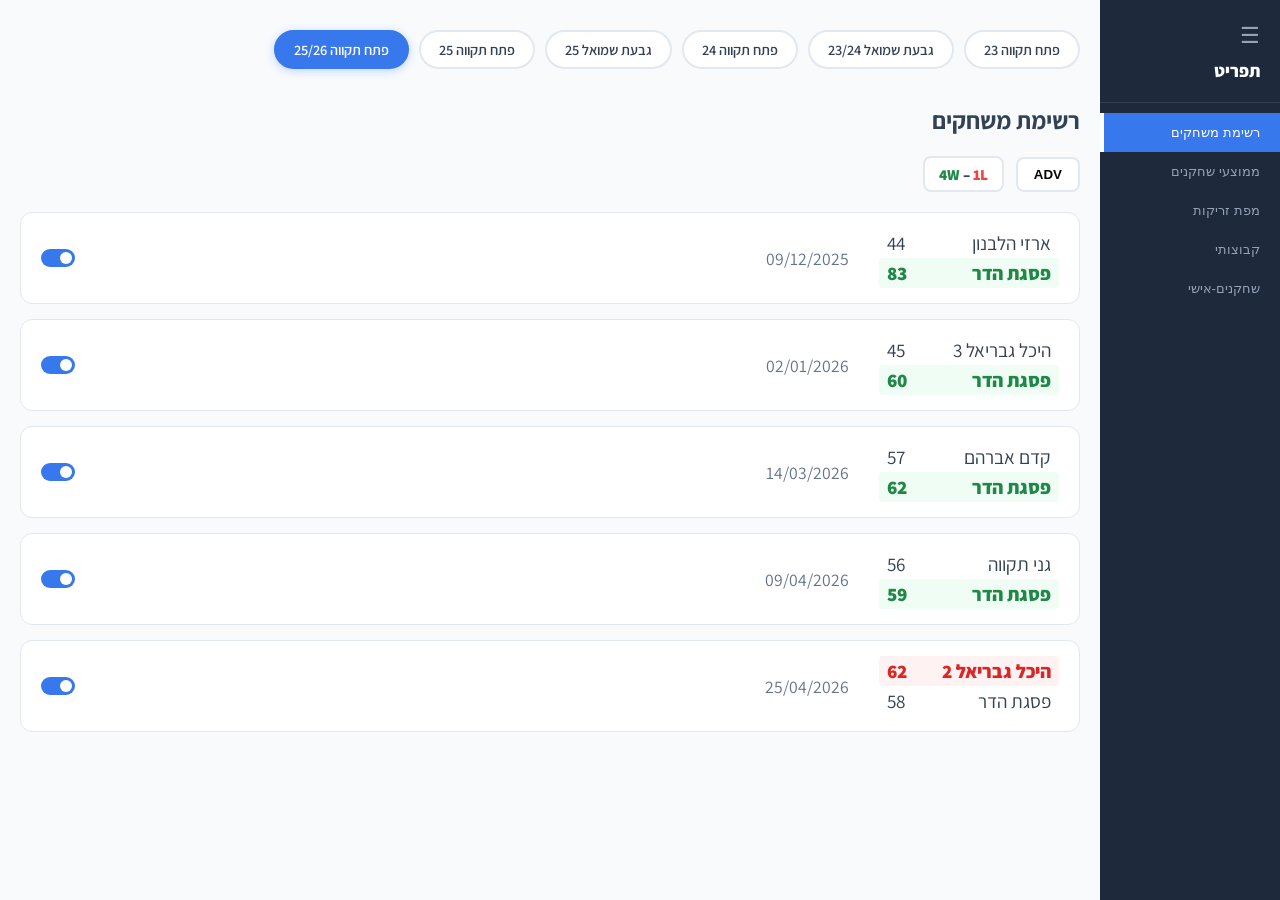
==== commit 169929f8: "1" ====
--- a/index.html
+++ b/index.html
@@ -1,80 +1,80 @@
-<!DOCTYPE html>
-<html lang="he" dir="rtl">
-<head>
-    <meta charset="UTF-8">
-    <meta name="viewport" content="width=device-width, initial-scale=1.0">
-    <title>Stats Dashboard</title>
-    <link href="https://fonts.googleapis.com/css2?family=Assistant:wght@300;400;600;800&display=swap" rel="stylesheet">
-    <link rel="stylesheet" href="style.css">
-</head>
-<body>
-
-<nav id="sidebar">
-    <div class="sidebar-toggle" onclick="toggleSidebar()">☰</div>
-    <div class="nav-header">לוח בקרה</div>
-    <button id="nav-games" class="nav-btn active">רשימת משחקים</button>
-    <button id="nav-players" class="nav-btn">ממוצעי שחקנים</button>
-    <button id="nav-season-shotchart" class="nav-btn">מפת זריקות</button>
-    <button id="nav-teams" class="nav-btn">קבוצותי</button>
-    <button id="nav-player-profile" class="nav-btn">שחקנים-אישי</button>
-</nav>
-
-<main>
-    <section id="sec-games">
-        <div class="season-filters-container"></div>
-        <h2 style="margin-bottom:20px;">רשימת משחקים</h2>
-        <div id="games-container"></div>
-    </section>
-
-    <section id="sec-players" style="display:none;">
-        <div class="season-filters-container"></div>
-        <h2>ממוצעי שחקנים</h2>
-        <div id="players-container"></div>
-    </section>
-
-    <section id="sec-season-shotchart" class="sec-no-pad" style="display:none;">
-        <div class="season-filters-container" style="padding: 10px 20px; background: var(--bg, #f8fafc);"></div>
-        <div id="season-sc-container"></div>
-    </section>
-
-    <section id="sec-teams" style="display:none;">
-        <div class="season-filters-container"></div>
-        <div id="teams-container"></div>
-    </section>
-
-    <section id="sec-player-profile" style="display:none;">
-        <div class="filters-container">
-            <div class="filter-label">בחר שחקן לצפייה בקריירה:</div>
-            <select id="player-select" class="player-dropdown" onchange="renderPlayerProfile()">
-                <option value="">טוען שחקנים...</option>
-            </select>
-        </div>
-        <div id="profile-content"></div>
-    </section>
-</main>
-
-<!-- Single rotation modal, outside main so it is always accessible -->
-<div id="rotation-modal" class="modal">
-    <div class="modal-content">
-        <span class="close-modal" onclick="closeModal()">&times;</span>
-        <div id="rotation-content"></div>
-    </div>
-</div>
-
-<!-- Dedicated shot chart modal -->
-<div id="shot-chart-modal" class="sc-modal-overlay" onclick="if(event.target===this)closeShotChartModal()">
-    <div class="sc-modal-box">
-        <span class="sc-modal-close" onclick="closeShotChartModal()">&times;</span>
-        <div id="shot-chart-content"></div>
-    </div>
-</div>
-
-<!-- Loading overlay shown until data is ready -->
-<div id="loading-overlay">
-    <div class="loading-spinner"></div>
-    <div class="loading-text">טוען נתונים...</div>
-</div>
-
-<script src="dashboard.js"></script>
-</body>
+<!DOCTYPE html>
+<html lang="he" dir="rtl">
+<head>
+    <meta charset="UTF-8">
+    <meta name="viewport" content="width=device-width, initial-scale=1.0">
+    <title>Stats Dashboard</title>
+    <link href="https://fonts.googleapis.com/css2?family=Assistant:wght@300;400;600;800&display=swap" rel="stylesheet">
+    <link rel="stylesheet" href="style.css">
+</head>
+<body>
+
+<nav id="sidebar">
+    <div class="sidebar-toggle" onclick="toggleSidebar()">☰</div>
+    <div class="nav-header">תפריט</div>
+    <button id="nav-games" class="nav-btn active">רשימת משחקים</button>
+    <button id="nav-players" class="nav-btn">ממוצעי שחקנים</button>
+    <button id="nav-season-shotchart" class="nav-btn">מפת זריקות</button>
+    <button id="nav-teams" class="nav-btn">קבוצותי</button>
+    <button id="nav-player-profile" class="nav-btn">שחקנים-אישי</button>
+</nav>
+
+<main>
+    <section id="sec-games">
+        <div class="season-filters-container"></div>
+        <h2 style="margin-bottom:20px;">רשימת משחקים</h2>
+        <div id="games-container"></div>
+    </section>
+
+    <section id="sec-players" style="display:none;">
+        <div class="season-filters-container"></div>
+        <h2>ממוצעי שחקנים</h2>
+        <div id="players-container"></div>
+    </section>
+
+    <section id="sec-season-shotchart" class="sec-no-pad" style="display:none;">
+        <div class="season-filters-container" style="padding: 10px 20px; background: var(--bg, #f8fafc);"></div>
+        <div id="season-sc-container"></div>
+    </section>
+
+    <section id="sec-teams" style="display:none;">
+        <div class="season-filters-container"></div>
+        <div id="teams-container"></div>
+    </section>
+
+    <section id="sec-player-profile" style="display:none;">
+        <div class="filters-container">
+            <div class="filter-label">בחר שחקן לצפייה בקריירה:</div>
+            <select id="player-select" class="player-dropdown" onchange="renderPlayerProfile()">
+                <option value="">טוען שחקנים...</option>
+            </select>
+        </div>
+        <div id="profile-content"></div>
+    </section>
+</main>
+
+<!-- Single rotation modal, outside main so it is always accessible -->
+<div id="rotation-modal" class="modal">
+    <div class="modal-content">
+        <span class="close-modal" onclick="closeModal()">&times;</span>
+        <div id="rotation-content"></div>
+    </div>
+</div>
+
+<!-- Dedicated shot chart modal -->
+<div id="shot-chart-modal" class="sc-modal-overlay" onclick="if(event.target===this)closeShotChartModal()">
+    <div class="sc-modal-box">
+        <span class="sc-modal-close" onclick="closeShotChartModal()">&times;</span>
+        <div id="shot-chart-content"></div>
+    </div>
+</div>
+
+<!-- Loading overlay shown until data is ready -->
+<div id="loading-overlay">
+    <div class="loading-spinner"></div>
+    <div class="loading-text">טוען נתונים...</div>
+</div>
+
+<script src="dashboard.js"></script>
+</body>
 </html>
--- a/style.css
+++ b/style.css
@@ -1,768 +1,820 @@
-/* =====================================================
-   CSS Variables & Reset
-   ===================================================== */
-:root {
-  --primary: #1e293b;
-  --accent: #3878ed;
-  --bg: #f8fafc;
-  --text-main: #334155;
-  --border: #e2e8f0;
-  --win-bg: #f0fdf4;
-  --win-text: #1f8847;
-}
-
-* { box-sizing: border-box; }
-
-body {
-  margin: 0;
-  font-family: 'Assistant', sans-serif;
-  display: flex;
-  height: 100vh;
-  background: var(--bg);
-  direction: rtl;
-  color: var(--text-main);
-  overflow: hidden;
-}
-
-/* =====================================================
-   Sidebar
-   ===================================================== */
-nav {
-  width: 180px;
-  background: var(--primary);
-  color: white;
-  display: flex;
-  flex-direction: column;
-  padding-top: 10px;
-  flex-shrink: 0;
-  transition: width 0.3s ease;
-  z-index: 100;
-}
-
-.sidebar-toggle { padding: 10px 20px; cursor: pointer; font-size: 1.4rem; color: #94a3b8; }
-body.sidebar-closed nav { width: 60px; }
-body.sidebar-closed .nav-header,
-body.sidebar-closed .nav-btn { font-size: 0; padding: 0; opacity: 0; pointer-events: none; }
-
-.nav-header { padding: 0 20px 20px; font-size: 1.1em; font-weight: 800; border-bottom: 1px solid #334155; margin-bottom: 10px; white-space: nowrap; }
-
-.nav-btn {
-  background: none; border: none; color: #94a3b8; padding: 12px 20px;
-  text-align: right; cursor: pointer; width: 100%; transition: 0.2s; white-space: nowrap;
-}
-.nav-btn.active { background: var(--accent); color: white; border-left: 4px solid white; }
-
-/* =====================================================
-   Layout
-   ===================================================== */
-main { flex: 1; padding: 20px; padding-bottom: 100px; overflow-y: auto; scroll-behavior: smooth; }
-
-.table-header-row { display: flex; justify-content: flex-start; flex-direction: column; align-items: center; gap: 15px; margin-bottom: 20px; }
-
-.filters-container { background: white; padding: 15px; border-radius: 12px; margin-bottom: 20px; border: 1px solid var(--border); }
-.filter-label { font-weight: 800; margin-bottom: 10px; }
-
-/* =====================================================
-   Tables
-   ===================================================== */
-.table-wrapper { width: 100%; overflow-x: auto; border-radius: 8px; border: 1px solid var(--border); background: white; margin-bottom: 30px; }
-.table-wrapper.width-fit { width: fit-content; max-width: 100%; }
-.box-table { border-collapse: collapse; width: 100%; font-size: 0.9rem; }
-.width-fit .box-table { width: auto; }
-.box-table th { background: #f8fafc; padding: 12px 10px; border-bottom: 2px solid var(--border); cursor: pointer; user-select: none; position: sticky; top: 0; }
-.box-table td { padding: 10px; text-align: center; border-bottom: 1px solid #f1f5f9; }
-.player-name-cell {
-  position: sticky; right: 0; z-index: 10;
-  background: white !important;
-  text-align: right !important;
-  font-weight: 800;
-  border-left: 3px solid #64748b;
-  white-space: nowrap;
-  padding: 10px 15px !important;
-}
-
-/* Column separator lines (only when .show-separators is present) */
-.show-separators .stat-separator-line {
-  border-left: 2px solid #cbd5e1 !important;
-}
-
-/* ADV mode: thick separator after the label column (GP / עונה) */
-.adv-separators .adv-label-line {
-  border-left: 2px solid #cbd5e1 !important;
-}
-
-/* ADV mode: thin separator between every stat column */
-.adv-separators .adv-separator-line {
-  border-left: 1px solid #e2e8f0 !important;
-}
-
-/* ADV mode: wider cells so table feels spacious */
-.adv-separators th,
-.adv-separators td {
-  padding-left: 24px !important;
-  padding-right: 24px !important;
-}
-/* ADV mode: remove the heavy name-cell border */
-body.mode-adv .player-name-cell {
-  border-left: 1px solid var(--border) !important;
-}
-
-/* =====================================================
-   Season Pills
-   ===================================================== */
-.season-filters-container {
-  display: flex;
-  flex-wrap: wrap;
-  gap: 10px;
-  margin-bottom: 25px;
-  padding: 10px 0;
-}
-
-.season-pill {
-  padding: 8px 18px;
-  background: white;
-  border: 2px solid var(--border);
-  border-radius: 25px;
-  cursor: pointer;
-  font-weight: 600;
-  font-size: 0.9rem;
-  transition: all 0.2s ease;
-  user-select: none;
-  display: inline-block;
-}
-.season-pill:hover { border-color: var(--accent); color: var(--accent); }
-.season-pill.active {
-  background: var(--accent);
-  color: white;
-  border-color: var(--accent);
-  box-shadow: 0 2px 8px rgba(59, 130, 246, 0.3);
-}
-
-/* =====================================================
-   Player Profile
-   ===================================================== */
-.player-dropdown { width: 100%; padding: 12px; border-radius: 8px; border: 1px solid var(--border); font-family: inherit; font-size: 1rem; }
-.profile-table-title { margin: 25px 0 10px; font-size: 1.2rem; border-right: 4px solid var(--accent); padding-right: 10px; }
-
-/* Career high cell: single font-weight declaration */
-.career-high { font-weight: 800; background-color: #fff7ed !important; color: #ea580c !important; }
-.career-high:hover { background-color: #ffedd5 !important; color: #c2410c !important; cursor: pointer; }
-.clickable-stat { cursor: pointer; color: var(--accent); font-weight: 600; }
-.clickable-stat:hover { background: #eff6ff; }
-
-/* =====================================================
-   Game Cards
-   ===================================================== */
-.games-controls-row { display: flex; justify-content: flex-start; margin-bottom: 20px; gap: 12px; align-items: center; }
-.game-record-badge {
-  font-size: 0.95rem;
-  font-weight: 800;
-  padding: 6px 14px;
-  border-radius: 8px;
-  background: white;
-  border: 2px solid var(--border);
-  color: var(--text-main);
-}
-.game-record-badge .wins { color: var(--win-text); }
-.game-record-badge .losses { color: #ef4444; }
-
-.game-card { background: white; border-radius: 12px; margin-bottom: 15px; border: 1px solid var(--border); overflow: hidden; }
-.game-card-top-wrapper { display: flex; align-items: center; justify-content: space-between; padding: 15px 20px; }
-.game-header { display: flex; align-items: center; gap: 30px; cursor: pointer; flex: 1; }
-.team-row { display: flex; justify-content: space-between; width: 180px; font-size: 1.2rem; padding: 2px 8px; }
-.team-row.winner-us   { background: var(--win-bg); color: var(--win-text); font-weight: 800; border-radius: 4px; }
-.team-row.winner-opp  { background: #fef2f2; color: #dc2626; font-weight: 800; border-radius: 4px; }
-.game-date-area { display: flex; flex-direction: column; gap: 4px; font-size: 1.1rem; color: #64748b; }
-
-.stage-badge {
-  padding: 2px 8px;
-  border-radius: 4px;
-  font-size: 0.8rem;
-  font-weight: 700;
-  color: white;
-  background: #94a3b8;
-  width: fit-content;
-  margin-top: 4px;
-}
-.stage-badge.stage-gold { background: #d97706; }
-
-/* =====================================================
-   Buttons & Toggles
-   ===================================================== */
-.mode-toggle-group {
-  display: flex; justify-content: flex-start;
-  background: #e2e8f0; padding: 4px; border-radius: 10px;
-  gap: 4px; width: 100%; max-width: 400px; margin-left: auto;
-}
-.mode-btn { flex: 1; border: none; background: transparent; padding: 8px; font-weight: 800; cursor: pointer; border-radius: 7px; color: #64748b; }
-.mode-btn.active { background: white; color: var(--primary); box-shadow: 0 2px 4px rgba(0,0,0,0.1); }
-
-.adv-toggle-btn { display: flex; align-items: center; gap: 8px; padding: 8px 16px; background: white; border: 2px solid var(--border); border-radius: 8px; font-weight: 800; cursor: pointer; }
-.adv-toggle-btn.active { border-color: var(--accent); color: var(--accent); }
-
-.simple-switch { position: relative; width: 34px; height: 18px; cursor: pointer; }
-.simple-switch input { opacity: 0; width: 0; height: 0; }
-.slider { position: absolute; cursor: pointer; top: 0; left: 0; right: 0; bottom: 0; background: #cbd5e1; transition: .3s; border-radius: 20px; }
-.slider:before { position: absolute; content: ""; height: 12px; width: 12px; left: 3px; bottom: 3px; background: white; transition: .3s; border-radius: 50%; }
-input:checked + .slider { background: var(--accent); }
-input:checked + .slider:before { transform: translateX(16px); }
-
-/* =====================================================
-   Modal
-   ===================================================== */
-.modal {
-  display: none;
-  position: fixed;
-  z-index: 1000;
-  left: 0; top: 0; width: 100%; height: 100%;
-  background-color: rgba(0,0,0,0.6);
-  backdrop-filter: blur(3px);
-}
-.modal-content {
-  background-color: white;
-  margin: 3% auto;
-  padding: 0;
-  border-radius: 15px;
-  width: 96vw;
-  max-width: 1750px;
-  max-height: 90vh;
-  overflow: hidden;
-  position: relative;
-  box-shadow: 0 20px 25px -5px rgba(0,0,0,0.2);
-}
-.close-modal {
-  position: absolute;
-  left: 20px;
-  top: 15px;
-  font-size: 28px;
-  font-weight: bold;
-  cursor: pointer;
-  color: #64748b;
-  z-index: 10;
-}
-.close-modal:hover { color: var(--primary); }
-
-/* =====================================================
-   Rotation Chart (permanent — not injected via JS)
-   ===================================================== */
-.rotation-outer-container {
-  direction: ltr;
-  width: 100%;
-  background: white;
-}
-
-.rotation-scroll-viewport {
-  width: 100%;
-  overflow-x: auto;
-  overflow-y: hidden;
-  background: white;
-  display: block;
-  -webkit-overflow-scrolling: touch;
-}
-
-.rotation-scroll-container {
-  padding: 50px 40px 40px;
-  display: flex;
-  flex-direction: row;
-  width: max-content;
-  background: white;
-  direction: ltr;
-}
-
-.quarter-box {
-  flex-shrink: 0;
-  position: relative;
-  margin-right: 30px;
-}
-
-.segment-block {
-  position: absolute;
-  height: 45px;
-  background: #3878ed;
-  color: white;
-  display: flex;
-  align-items: center;
-  justify-content: center;
-  font-size: 11px;
-  font-weight: 800;
-  border-radius: 0;
-  cursor: pointer;
-  border-right: 2px solid white;
-  box-sizing: border-box;
-  z-index: 10;
-}
-.segment-block:hover { background: #1e40af; z-index: 999; }
-
-/* Tooltip bubble */
-.segment-block:hover::after {
-  content: attr(data-hover-info);
-  position: absolute;
-  bottom: 115%;
-  left: 50%;
-  transform: translateX(-50%);
-  background: #1e293b;
-  color: white;
-  padding: 10px 14px;
-  border-radius: 8px;
-  font-size: 13px;
-  font-weight: 700;
-  white-space: pre;
-  text-align: center;
-  box-shadow: 0 8px 20px rgba(0,0,0,0.5);
-  z-index: 10000;
-  pointer-events: none;
-  line-height: 1.6;
-  min-width: 120px;
-}
-
-/* Tooltip arrow */
-.segment-block:hover::before {
-  content: "";
-  position: absolute;
-  bottom: 105%;
-  left: 50%;
-  transform: translateX(-50%);
-  border-width: 7px;
-  border-style: solid;
-  border-color: #1e293b transparent transparent transparent;
-  z-index: 10001;
-}
-
-.min-tick-num {
-  position: absolute;
-  transform: translateX(-50%);
-  bottom: 12px;
-  font-size: 14px;
-  font-weight: 900;
-  color: #000;
-  z-index: 5;
-}
-
-/* =====================================================
-   Loading Overlay
-   ===================================================== */
-#loading-overlay {
-  position: fixed;
-  inset: 0;
-  background: var(--bg);
-  display: flex;
-  flex-direction: column;
-  align-items: center;
-  justify-content: center;
-  z-index: 9999;
-  gap: 16px;
-  transition: opacity 0.3s ease;
-}
-#loading-overlay.hidden {
-  opacity: 0;
-  pointer-events: none;
-}
-.loading-spinner {
-  width: 44px;
-  height: 44px;
-  border: 4px solid var(--border);
-  border-top-color: var(--accent);
-  border-radius: 50%;
-  animation: spin 0.8s linear infinite;
-}
-.loading-text {
-  font-size: 1.1rem;
-  font-weight: 600;
-  color: #64748b;
-}
-@keyframes spin { to { transform: rotate(360deg); } }
-
-/* =====================================================
-   Responsive — Mobile
-   ===================================================== */
-@media (max-width: 768px) {
-  body {
-    flex-direction: column;
-    overflow-y: auto;
-  }
-
-  nav {
-    width: 100%;
-    height: auto;
-    flex-direction: row;
-    padding: 0;
-    position: sticky;
-    top: 0;
-    z-index: 1000;
-  }
-
-  .sidebar-toggle,
-  .nav-header { display: none; }
-
-  .nav-btn {
-    flex: 1;
-    padding: 12px 5px;
-    font-size: 0.75rem;
-    text-align: center;
-    white-space: nowrap;
-    border-bottom: 2px solid transparent;
-  }
-
-  .nav-btn.active {
-    border-left: none;
-    border-bottom: 3px solid white;
-    background: rgba(255,255,255,0.1);
-  }
-
-  main { padding: 10px; }
-}
-
-@media (max-width: 768px) {
-  .sc-modal-inner {
-    border-radius: 0;
-    height: 100dvh;
-    max-height: 100dvh;
-  }
-
-  .sc-body {
-    flex-direction: column;
-    overflow: hidden;
-  }
-
-  .sc-court-area {
-    flex: 1;
-    min-height: 0;
-    padding: 0;
-    overflow: hidden;
-  }
-
-  .sc-court-svg {
-    width: 100%;
-    height: 100%;
-    max-height: 100%;
-    aspect-ratio: unset;
-  }
-
-  .sc-badges {
-    position: absolute;
-    bottom: 8px;
-    left: 50%;
-    transform: translateX(-50%);
-    gap: 5px;
-    flex-wrap: nowrap;
-  }
-
-  .sc-badge {
-    padding: 5px 8px;
-    min-width: 56px;
-  }
-  .sc-badge-stats { font-size: 13px; }
-  .sc-badge-pct   { font-size: 11px; }
-  .sc-badge-label { font-size: 9px; }
-
-  .sc-player-panel {
-    width: 100%;
-    min-width: unset;
-    border-left: none;
-    border-top: 1px solid #333;
-    flex-direction: row;
-    flex-wrap: wrap;
-    overflow: visible;
-    padding: 6px;
-    gap: 4px;
-    justify-content: center;
-    flex-shrink: 0;
-  }
-
-  .sc-player-btn { width: auto; padding: 4px 8px; font-size: 0.8rem; }
-  .sc-all-btn { font-size: 0.85rem; padding: 4px 8px; margin-bottom: 0; width: 100%; }
-}
-
-/* =====================================================
-   Shot Chart Modal
-   ===================================================== */
-
-/* Shot chart modal sizing — added via JS class, overrides default .modal-content */
-.modal-content.sc-mode {
-    width: auto;
-    max-width: 95vw;
-    height: auto;
-    max-height: 90vh;
-    margin: 3% auto;
-    border-radius: 15px;
-    overflow: hidden;
-    background: #1a1a1a;
-}
-
-@media (max-width: 768px) {
-    .modal-content.sc-mode {
-        width: 100vw;
-        max-width: 100vw;
-        height: 100dvh;
-        max-height: 100dvh;
-        margin: 0;
-        border-radius: 0;
-    }
-}
-
-.sc-modal-inner {
-    display: flex;
-    flex-direction: column;
-    height: 100%;
-    background: #1a1a1a;
-    color: white;
-    font-family: 'Assistant', sans-serif;
-    border-radius: 15px;
-    overflow: hidden;
-}
-
-.sc-header {
-    padding: 14px 50px 14px 20px;
-    font-size: 1.1rem;
-    font-weight: 800;
-    background: #111;
-    border-bottom: 1px solid #333;
-    direction: rtl;
-    color: #f0f0f0;
-    flex-shrink: 0;
-}
-
-.sc-body {
-    display: flex;
-    flex: 1;
-    overflow: hidden;
-    direction: ltr;
-}
-
-/* Player panel — on the right */
-.sc-player-panel {
-    width: 140px;
-    min-width: 140px;
-    background: #111;
-    border-left: 1px solid #333;
-    padding: 12px 8px;
-    display: flex;
-    flex-direction: column;
-    gap: 6px;
-    overflow-y: auto;
-    direction: rtl;
-}
-
-.sc-player-btn {
-    padding: 8px 6px;
-    background: #3d7fe6;
-    color: white;
-    border: 1px solid #2a6acc;
-    border-radius: 5px;
-    cursor: pointer;
-    font-family: 'Assistant', sans-serif;
-    font-size: 1rem;
-    font-weight: 700;
-    transition: 0.15s;
-    text-align: center;
-    direction: rtl;
-    white-space: nowrap;
-    overflow: hidden;
-    text-overflow: ellipsis;
-}
-.sc-player-btn:hover { background: #5590ee; border-color: #4a7add; }
-.sc-btn-on {
-    background: #3d7fe6;
-    color: white;
-    border-color: #2a6acc;
-}
-.sc-player-btn:not(.sc-btn-on) {
-    background: #1a2a3a;
-    color: #7aabde;
-    border-color: #2a4a6a;
-}
-/* כולם — visually distinct */
-.sc-all-btn {
-    background: #3d7fe6;
-    border: 2px solid #88bbff;
-    color: white;
-    font-size: 1.15rem;
-    font-weight: 800;
-    padding: 10px 6px;
-    margin-bottom: 8px;
-    border-radius: 7px;
-    letter-spacing: 0.03em;
-}
-.sc-all-btn.sc-btn-on {
-    background: #3d7fe6;
-    border-color: #88bbff;
-    color: white;
-}
-.sc-all-btn:not(.sc-btn-on) {
-    background: #1a2a3a;
-    border-color: #3d7fe6;
-    color: #7aabde;
-}
-.sc-all-btn:hover { background: #5590ee; color: white; }
-
-/* Court area */
-.sc-court-area {
-    flex: 1;
-    position: relative;
-    display: flex;
-    align-items: stretch;
-    justify-content: center;
-    padding: 0;
-    overflow: visible;
-    background: #1a1a1a;
-}
-
-.sc-court-svg {
-    width: auto;
-    height: 100vh;
-    max-width: 100%;
-    max-height: 100vh;
-    aspect-ratio: 2189 / 1827;
-    display: block;
-    position: relative;
-    z-index: 1;
-    background: #2a2a2a;
-}
-
-.sc-court-svg > path {
-    stroke: #555;
-    stroke-width: 1;
-    fill: #2a2a2a;
-}
-.sc-court-svg g path {
-    fill: white !important;
-    stroke: none !important;
-}
-
-.sc-label {
-    fill: white;
-    font-size: 90px;
-    font-weight: 900;
-    pointer-events: none;
-    stroke: black;
-    stroke-width: 12px;
-    stroke-linejoin: round;
-    paint-order: stroke fill;
-}
-
-/* Summary badges */
-.sc-badges {
-    position: absolute;
-    bottom: 24px;
-    left: 50%;
-    transform: translateX(-50%);
-    display: flex;
-    gap: 8px;
-    z-index: 100;
-    direction: ltr;
-    pointer-events: none;
-}
-
-.sc-badge {
-    background: rgba(8, 8, 12, 0.88);
-    backdrop-filter: blur(6px);
-    border: 1px solid rgba(255,255,255,0.18);
-    border-radius: 9px;
-    padding: 18px 30px;
-    min-width: 130px;
-    text-align: center;
-    box-shadow: 0 2px 10px rgba(0,0,0,0.6);
-}
-.sc-badge-label { display: block; font-size: 16px; color: #aaa; font-weight: 700; letter-spacing: 0.08em; text-transform: uppercase; margin-bottom: 4px; }
-.sc-badge-stats { display: block; font-size: 36px; font-weight: 800; color: white; line-height: 1.2; }
-.sc-badge-pct   { display: block; font-size: 22px; font-weight: 700; color: #ccc; margin-top: 2px; }
-/* =====================================================
-   Dedicated Shot Chart Modal
-   ===================================================== */
-.sc-modal-overlay {
-    display: none;
-    position: fixed;
-    z-index: 1000;
-    left: 0; top: 0; width: 100%; height: 100%;
-    background-color: rgba(0,0,0,0.6);
-    backdrop-filter: blur(3px);
-    justify-content: center;
-    align-items: center;
-}
-
-.sc-modal-overlay.open {
-    display: flex;
-}
-
-.sc-modal-box {
-    position: relative;
-    background: #1a1a1a;
-    border-radius: 15px;
-    overflow: hidden;
-    width: auto;
-    height: 100vh;
-    max-height: 100vh;
-    box-shadow: 0 20px 25px -5px rgba(0,0,0,0.4);
-}
-
-.sc-modal-close {
-    position: absolute;
-    left: 14px;
-    top: 10px;
-    font-size: 38px;
-    font-weight: bold;
-    cursor: pointer;
-    color: #94a3b8;
-    z-index: 10;
-    line-height: 1;
-}
-.sc-modal-close:hover { color: white; }
-
-@media (max-width: 768px) {
-    .sc-modal-box {
-        width: 100vw;
-        max-width: 100vw;
-        height: 100dvh;
-        max-height: 100dvh;
-        border-radius: 0;
-    }
-}
-
-/* =====================================================
-   Season Shot Chart Page
-   ===================================================== */
-
-/* Remove main padding for this section */
-.sec-no-pad { margin: -20px; }
-
-#season-sc-container { height: 100%; }
-
-.ssc-layout {
-    display: flex;
-    flex-direction: row;
-    height: calc(100vh - 110px);
-    direction: ltr;
-    overflow: hidden;
-    background: #1a1a1a;
-}
-
-/* Court: fills remaining space */
-.ssc-court {
-    flex: 1;
-    min-width: 0;
-    position: relative;
-    overflow: hidden;
-}
-
-.ssc-court .sc-court-svg {
-    height: 100%;
-    width: auto;
-    display: block;
-    position: absolute;
-    left: 50%;
-    transform: translateX(-50%);
-}
-
-/* Player panel: right side, scrolls only when needed */
-.ssc-panel {
-    width: 150px;
-    flex-shrink: 0;
-    background: #111;
-    border-left: 1px solid #333;
-    padding: 12px 8px;
-    display: flex;
-    flex-direction: column;
-    gap: 6px;
-    overflow-y: auto;
-    direction: rtl;
+/* =====================================================
+   CSS Variables & Reset
+   ===================================================== */
+:root {
+  --primary: #1e293b;
+  --accent: #3878ed;
+  --bg: #f8fafc;
+  --text-main: #334155;
+  --border: #e2e8f0;
+  --win-bg: #f0fdf4;
+  --win-text: #1f8847;
+}
+
+* { box-sizing: border-box; }
+
+body {
+  margin: 0;
+  font-family: 'Assistant', sans-serif;
+  display: flex;
+  height: 100vh;
+  background: var(--bg);
+  direction: rtl;
+  color: var(--text-main);
+  overflow: hidden;
+}
+
+/* =====================================================
+   Sidebar
+   ===================================================== */
+nav {
+  width: 180px;
+  background: var(--primary);
+  color: white;
+  display: flex;
+  flex-direction: column;
+  padding-top: 10px;
+  flex-shrink: 0;
+  transition: width 0.3s ease;
+  z-index: 100;
+}
+
+.sidebar-toggle { padding: 10px 20px; cursor: pointer; font-size: 1.4rem; color: #94a3b8; }
+body.sidebar-closed nav { width: 60px; }
+body.sidebar-closed .nav-header,
+body.sidebar-closed .nav-btn { font-size: 0; padding: 0; opacity: 0; pointer-events: none; }
+
+.nav-header { padding: 0 20px 20px; font-size: 1.1em; font-weight: 800; border-bottom: 1px solid #334155; margin-bottom: 10px; white-space: nowrap; }
+
+.nav-btn {
+  background: none; border: none; color: #94a3b8; padding: 12px 20px;
+  text-align: right; cursor: pointer; width: 100%; transition: 0.2s; white-space: nowrap;
+}
+.nav-btn.active { background: var(--accent); color: white; border-left: 4px solid white; }
+
+/* =====================================================
+   Layout
+   ===================================================== */
+main { flex: 1; padding: 20px; padding-bottom: 100px; overflow-y: auto; scroll-behavior: smooth; }
+
+.table-header-row { display: flex; justify-content: flex-start; flex-direction: column; align-items: center; gap: 15px; margin-bottom: 20px; }
+
+.filters-container { background: white; padding: 15px; border-radius: 12px; margin-bottom: 20px; border: 1px solid var(--border); }
+.filter-label { font-weight: 800; margin-bottom: 10px; }
+
+/* =====================================================
+   Tables
+   ===================================================== */
+.table-wrapper { width: 100%; overflow-x: auto; border-radius: 8px; border: 1px solid var(--border); background: white; margin-bottom: 30px; }
+.table-wrapper.width-fit { width: fit-content; max-width: 100%; }
+.box-table { border-collapse: collapse; width: 100%; font-size: 0.9rem; }
+.width-fit .box-table { width: auto; }
+.box-table th { background: #f8fafc; padding: 12px 10px; border-bottom: 2px solid var(--border); cursor: pointer; user-select: none; position: sticky; top: 0; }
+.box-table td { padding: 10px; text-align: center; border-bottom: 1px solid #f1f5f9; }
+.player-name-cell {
+  position: sticky; right: 0; z-index: 10;
+  background: white !important;
+  text-align: right !important;
+  font-weight: 800;
+  border-left: 3px solid #64748b;
+  white-space: nowrap;
+  padding: 10px 15px !important;
+}
+
+/* Column separator lines (only when .show-separators is present) */
+.show-separators .stat-separator-line {
+  border-left: 2px solid #cbd5e1 !important;
+}
+
+/* ADV mode: thick separator after the label column (GP / עונה) */
+.adv-separators .adv-label-line {
+  border-left: 2px solid #cbd5e1 !important;
+}
+
+/* ADV mode: thin separator between every stat column */
+.adv-separators .adv-separator-line {
+  border-left: 1px solid #e2e8f0 !important;
+}
+
+/* ADV mode: wider cells so table feels spacious */
+.adv-separators th,
+.adv-separators td {
+  padding-left: 24px !important;
+  padding-right: 24px !important;
+}
+/* ADV mode: remove the heavy name-cell border */
+body.mode-adv .player-name-cell {
+  border-left: 1px solid var(--border) !important;
+}
+
+/* =====================================================
+   Season Pills
+   ===================================================== */
+.season-filters-container {
+  display: flex;
+  flex-wrap: wrap;
+  gap: 10px;
+  margin-bottom: 25px;
+  padding: 10px 0;
+}
+
+.season-pill {
+  padding: 8px 18px;
+  background: white;
+  border: 2px solid var(--border);
+  border-radius: 25px;
+  cursor: pointer;
+  font-weight: 600;
+  font-size: 0.9rem;
+  transition: all 0.2s ease;
+  user-select: none;
+  display: inline-block;
+}
+.season-pill:hover { border-color: var(--accent); color: var(--accent); }
+.season-pill.active {
+  background: var(--accent);
+  color: white;
+  border-color: var(--accent);
+  box-shadow: 0 2px 8px rgba(59, 130, 246, 0.3);
+}
+
+/* =====================================================
+   Player Profile
+   ===================================================== */
+.player-dropdown { width: 100%; padding: 12px; border-radius: 8px; border: 1px solid var(--border); font-family: inherit; font-size: 1rem; }
+.profile-table-title { margin: 25px 0 10px; font-size: 1.2rem; border-right: 4px solid var(--accent); padding-right: 10px; }
+
+/* Career high cell: single font-weight declaration */
+.career-high { font-weight: 800; background-color: #fff7ed !important; color: #ea580c !important; }
+.career-high:hover { background-color: #ffedd5 !important; color: #c2410c !important; cursor: pointer; }
+.clickable-stat { cursor: pointer; color: var(--accent); font-weight: 600; }
+.clickable-stat:hover { background: #eff6ff; }
+
+/* =====================================================
+   Game Cards
+   ===================================================== */
+.games-controls-row { display: flex; justify-content: flex-start; margin-bottom: 20px; gap: 12px; align-items: center; }
+.game-record-badge {
+  font-size: 0.95rem;
+  font-weight: 800;
+  padding: 6px 14px;
+  border-radius: 8px;
+  background: white;
+  border: 2px solid var(--border);
+  color: var(--text-main);
+}
+.game-record-badge .wins { color: var(--win-text); }
+.game-record-badge .losses { color: #ef4444; }
+
+.game-card { background: white; border-radius: 12px; margin-bottom: 15px; border: 1px solid var(--border); overflow: hidden; }
+.game-card-top-wrapper { display: flex; align-items: center; justify-content: space-between; padding: 15px 20px; }
+.game-header { display: flex; align-items: center; gap: 30px; cursor: pointer; flex: 1; }
+.team-row { display: flex; justify-content: space-between; width: 180px; font-size: 1.2rem; padding: 2px 8px; }
+.team-row.winner-us   { background: var(--win-bg); color: var(--win-text); font-weight: 800; border-radius: 4px; }
+.team-row.winner-opp  { background: #fef2f2; color: #dc2626; font-weight: 800; border-radius: 4px; }
+.game-date-area { display: flex; flex-direction: column; gap: 4px; font-size: 1.1rem; color: #64748b; }
+
+.stage-badge {
+  padding: 2px 8px;
+  border-radius: 4px;
+  font-size: 0.8rem;
+  font-weight: 700;
+  color: white;
+  background: #94a3b8;
+  width: fit-content;
+  margin-top: 4px;
+}
+.stage-badge.stage-gold { background: #d97706; }
+
+/* =====================================================
+   Buttons & Toggles
+   ===================================================== */
+.mode-toggle-group {
+  display: flex; justify-content: flex-start;
+  background: #e2e8f0; padding: 4px; border-radius: 10px;
+  gap: 4px; width: 100%; max-width: 400px; margin-left: auto;
+}
+.mode-btn { flex: 1; border: none; background: transparent; padding: 8px; font-weight: 800; cursor: pointer; border-radius: 7px; color: #64748b; }
+.mode-btn.active { background: white; color: var(--primary); box-shadow: 0 2px 4px rgba(0,0,0,0.1); }
+
+.adv-toggle-btn { display: flex; align-items: center; gap: 8px; padding: 8px 16px; background: white; border: 2px solid var(--border); border-radius: 8px; font-weight: 800; cursor: pointer; }
+.adv-toggle-btn.active { border-color: var(--accent); color: var(--accent); }
+
+.simple-switch { position: relative; width: 34px; height: 18px; cursor: pointer; }
+.simple-switch input { opacity: 0; width: 0; height: 0; }
+.slider { position: absolute; cursor: pointer; top: 0; left: 0; right: 0; bottom: 0; background: #cbd5e1; transition: .3s; border-radius: 20px; }
+.slider:before { position: absolute; content: ""; height: 12px; width: 12px; left: 3px; bottom: 3px; background: white; transition: .3s; border-radius: 50%; }
+input:checked + .slider { background: var(--accent); }
+input:checked + .slider:before { transform: translateX(16px); }
+
+/* =====================================================
+   Modal
+   ===================================================== */
+.modal {
+  display: none;
+  position: fixed;
+  z-index: 1000;
+  left: 0; top: 0; width: 100%; height: 100%;
+  background-color: rgba(0,0,0,0.6);
+  backdrop-filter: blur(3px);
+}
+.modal-content {
+  background-color: white;
+  margin: 3% auto;
+  padding: 0;
+  border-radius: 15px;
+  width: 96vw;
+  max-width: 1750px;
+  max-height: 90vh;
+  overflow: hidden;
+  position: relative;
+  box-shadow: 0 20px 25px -5px rgba(0,0,0,0.2);
+}
+.close-modal {
+  position: absolute;
+  left: 20px;
+  top: 15px;
+  font-size: 28px;
+  font-weight: bold;
+  cursor: pointer;
+  color: #64748b;
+  z-index: 10;
+}
+.close-modal:hover { color: var(--primary); }
+
+/* =====================================================
+   Rotation Chart (permanent — not injected via JS)
+   ===================================================== */
+.rotation-outer-container {
+  direction: ltr;
+  width: 100%;
+  background: white;
+}
+
+.rotation-scroll-viewport {
+  width: 100%;
+  overflow-x: auto;
+  overflow-y: hidden;
+  background: white;
+  display: block;
+  -webkit-overflow-scrolling: touch;
+}
+
+.rotation-scroll-container {
+  padding: 50px 40px 40px;
+  display: flex;
+  flex-direction: row;
+  width: max-content;
+  background: white;
+  direction: ltr;
+}
+
+.quarter-box {
+  flex-shrink: 0;
+  position: relative;
+  margin-right: 30px;
+}
+
+.segment-block {
+  position: absolute;
+  height: 45px;
+  background: #3878ed;
+  color: white;
+  display: flex;
+  align-items: center;
+  justify-content: center;
+  font-size: 11px;
+  font-weight: 800;
+  border-radius: 0;
+  cursor: pointer;
+  border-right: 2px solid white;
+  box-sizing: border-box;
+  z-index: 10;
+}
+.segment-block:hover { background: #1e40af; z-index: 999; }
+
+/* Tooltip bubble */
+.segment-block:hover::after {
+  content: attr(data-hover-info);
+  position: absolute;
+  bottom: 115%;
+  left: 50%;
+  transform: translateX(-50%);
+  background: #1e293b;
+  color: white;
+  padding: 10px 14px;
+  border-radius: 8px;
+  font-size: 13px;
+  font-weight: 700;
+  white-space: pre;
+  text-align: center;
+  box-shadow: 0 8px 20px rgba(0,0,0,0.5);
+  z-index: 10000;
+  pointer-events: none;
+  line-height: 1.6;
+  min-width: 120px;
+}
+
+/* Tooltip arrow */
+.segment-block:hover::before {
+  content: "";
+  position: absolute;
+  bottom: 105%;
+  left: 50%;
+  transform: translateX(-50%);
+  border-width: 7px;
+  border-style: solid;
+  border-color: #1e293b transparent transparent transparent;
+  z-index: 10001;
+}
+
+.min-tick-num {
+  position: absolute;
+  transform: translateX(-50%);
+  bottom: 12px;
+  font-size: 14px;
+  font-weight: 900;
+  color: #000;
+  z-index: 5;
+}
+
+/* =====================================================
+   Loading Overlay
+   ===================================================== */
+#loading-overlay {
+  position: fixed;
+  inset: 0;
+  background: var(--bg);
+  display: flex;
+  flex-direction: column;
+  align-items: center;
+  justify-content: center;
+  z-index: 9999;
+  gap: 16px;
+  transition: opacity 0.3s ease;
+}
+#loading-overlay.hidden {
+  opacity: 0;
+  pointer-events: none;
+}
+.loading-spinner {
+  width: 44px;
+  height: 44px;
+  border: 4px solid var(--border);
+  border-top-color: var(--accent);
+  border-radius: 50%;
+  animation: spin 0.8s linear infinite;
+}
+.loading-text {
+  font-size: 1.1rem;
+  font-weight: 600;
+  color: #64748b;
+}
+@keyframes spin { to { transform: rotate(360deg); } }
+
+/* =====================================================
+   Responsive — Mobile
+   ===================================================== */
+@media (max-width: 768px) {
+  body {
+    flex-direction: column;
+    overflow-y: auto;
+  }
+
+  nav {
+    width: 100%;
+    height: auto;
+    flex-direction: row;
+    padding: 0;
+    position: sticky;
+    top: 0;
+    z-index: 1000;
+  }
+
+  .sidebar-toggle,
+  .nav-header { display: none; }
+
+  .nav-btn {
+    flex: 1;
+    padding: 12px 5px;
+    font-size: 0.75rem;
+    text-align: center;
+    white-space: nowrap;
+    border-bottom: 2px solid transparent;
+  }
+
+  .nav-btn.active {
+    border-left: none;
+    border-bottom: 3px solid white;
+    background: rgba(255,255,255,0.1);
+  }
+
+  main { padding: 10px; }
+}
+
+@media (max-width: 768px) {
+  .sc-modal-inner {
+    border-radius: 0;
+    height: 100dvh;
+    max-height: 100dvh;
+  }
+
+  .sc-body {
+    flex-direction: column;
+    overflow: hidden;
+  }
+
+  .sc-court-area {
+    flex: 1;
+    min-height: 0;
+    padding: 0;
+    overflow: hidden;
+  }
+
+  .sc-court-svg {
+    width: 100%;
+    height: 100%;
+    max-height: 100%;
+    aspect-ratio: unset;
+  }
+
+  .sc-badges {
+    position: absolute;
+    bottom: 8px;
+    left: 50%;
+    transform: translateX(-50%);
+    gap: 5px;
+    flex-wrap: nowrap;
+  }
+
+  .sc-badge {
+    padding: 5px 8px;
+    min-width: 56px;
+  }
+  .sc-badge-stats { font-size: 13px; }
+  .sc-badge-pct   { font-size: 11px; }
+  .sc-badge-label { font-size: 9px; }
+
+  .sc-player-panel {
+    width: 100%;
+    min-width: unset;
+    border-left: none;
+    border-top: 1px solid #333;
+    flex-direction: row;
+    flex-wrap: wrap;
+    overflow: visible;
+    padding: 6px;
+    gap: 4px;
+    justify-content: center;
+    flex-shrink: 0;
+  }
+
+  .sc-player-btn { width: auto; padding: 4px 8px; font-size: 0.8rem; }
+  .sc-all-btn { font-size: 0.85rem; padding: 4px 8px; margin-bottom: 0; width: 100%; }
+}
+
+/* =====================================================
+   Shot Chart Modal
+   ===================================================== */
+
+/* Shot chart modal sizing — added via JS class, overrides default .modal-content */
+.modal-content.sc-mode {
+    width: auto;
+    max-width: 95vw;
+    height: auto;
+    max-height: 90vh;
+    margin: 3% auto;
+    border-radius: 15px;
+    overflow: hidden;
+    background: #1a1a1a;
+}
+
+@media (max-width: 768px) {
+    .modal-content.sc-mode {
+        width: 100vw;
+        max-width: 100vw;
+        height: 100dvh;
+        max-height: 100dvh;
+        margin: 0;
+        border-radius: 0;
+    }
+}
+
+.sc-modal-inner {
+    display: flex;
+    flex-direction: column;
+    height: 100vh;
+    background: #1a1a1a;
+    color: white;
+    font-family: 'Assistant', sans-serif;
+    border-radius: 15px;
+    overflow: hidden;
+}
+
+.sc-header {
+    padding: 14px 50px 14px 20px;
+    font-size: 1.1rem;
+    font-weight: 800;
+    background: #111;
+    border-bottom: 1px solid #333;
+    direction: rtl;
+    color: #f0f0f0;
+    flex-shrink: 0;
+}
+
+.sc-body {
+    display: flex;
+    flex: 1;
+    overflow: visible;
+    direction: ltr;
+    min-height: 0;
+}
+
+/* Player panel — on the right */
+.sc-player-panel {
+    width: 140px;
+    min-width: 140px;
+    background: #111;
+    border-left: 1px solid #333;
+    border-radius: 0 0 15px 0;
+    padding: 12px 8px;
+    display: flex;
+    flex-direction: column;
+    gap: 6px;
+    overflow-y: auto;
+    direction: rtl;
+}
+
+.sc-player-btn {
+    padding: 8px 6px;
+    background: #3d7fe6;
+    color: white;
+    border: 1px solid #2a6acc;
+    border-radius: 5px;
+    cursor: pointer;
+    font-family: 'Assistant', sans-serif;
+    font-size: 1rem;
+    font-weight: 700;
+    transition: 0.15s;
+    text-align: center;
+    direction: rtl;
+    white-space: nowrap;
+    overflow: hidden;
+    text-overflow: ellipsis;
+}
+.sc-player-btn:hover { background: #5590ee; border-color: #4a7add; }
+.sc-btn-on {
+    background: #3d7fe6;
+    color: white;
+    border-color: #2a6acc;
+}
+.sc-player-btn:not(.sc-btn-on) {
+    background: white;
+    color: #94a3b8;
+    border-color: var(--border);
+}
+/* כולם — visually distinct */
+.sc-all-btn {
+    background: #3d7fe6;
+    border: 2px solid #88bbff;
+    color: white;
+    font-size: 1.15rem;
+    font-weight: 800;
+    padding: 10px 6px;
+    margin-bottom: 8px;
+    border-radius: 7px;
+    letter-spacing: 0.03em;
+}
+.sc-all-btn.sc-btn-on {
+    background: #3d7fe6;
+    border-color: #88bbff;
+    color: white;
+}
+.sc-all-btn:not(.sc-btn-on) {
+    background: white;
+    border-color: var(--border);
+    color: #94a3b8;
+}
+.sc-all-btn:hover { background: #5590ee; color: white; }
+
+/* Court area */
+.sc-court-area {
+    flex: 0 1 auto;
+    position: relative;
+    display: flex;
+    align-items: stretch;
+    justify-content: center;
+    padding: 0;
+    overflow: hidden;
+    background: #2a2a2a;
+}
+
+.sc-court-svg {
+    /* After -90deg rotation the visual aspect flips: 1827 wide × 2189 tall */
+    height: 100vh;
+    width: auto;
+    max-height: 100vh;
+    aspect-ratio: 1827 / 2189;
+    display: block;
+    position: relative;
+    z-index: 1;
+    background: #2a2a2a;
+    transform: rotate(-90deg);
+    transform-origin: center center;
+}
+
+.sc-court-svg > path {
+    stroke: #555;
+    stroke-width: 1;
+    fill: #2a2a2a;
+}
+.sc-court-svg g path {
+    fill: white !important;
+    stroke: none !important;
+}
+
+.sc-label {
+    fill: white;
+    font-size: 90px;
+    font-weight: 900;
+    pointer-events: none;
+    stroke: black;
+    stroke-width: 12px;
+    stroke-linejoin: round;
+    paint-order: stroke fill;
+}
+
+/* Summary badges — vertical column on the right side of the court after rotation */
+.sc-badges {
+    position: absolute;
+    top: 12px;
+    right: 8px;
+    display: flex;
+    flex-direction: column;
+    gap: 6px;
+    z-index: 100;
+    direction: ltr;
+    pointer-events: none;
+}
+
+.sc-badge {
+    background: rgba(8, 8, 12, 0.88);
+    backdrop-filter: blur(6px);
+    border: 1px solid rgba(255,255,255,0.18);
+    border-radius: 9px;
+    padding: 14px 20px;
+    min-width: 110px;
+    text-align: center;
+    box-shadow: 0 2px 10px rgba(0,0,0,0.6);
+}
+.sc-badge-label { display: block; font-size: 28px; color: #aaa; font-weight: 700; letter-spacing: 0.08em; text-transform: uppercase; margin-bottom: 3px; }
+.sc-badge-stats { display: block; font-size: 40px; font-weight: 800; color: white; line-height: 1.2; }
+.sc-badge-pct   { display: block; font-size: 40px; font-weight: 700; color: #ffffff; margin-top: 2px; }
+
+/* Smaller badges for player profile shot chart */
+.sc-badge.sc-badge-sm {
+    padding: 14px 20px;
+    min-width: 110px;
+    border-radius: 7px;
+}
+.sc-badge.sc-badge-sm .sc-badge-label { font-size: 28px; margin-bottom: 3px; }
+.sc-badge.sc-badge-sm .sc-badge-stats { font-size: 40px; }
+.sc-badge.sc-badge-sm .sc-badge-pct   { font-size: 40px; margin-top: 2px; }
+/* =====================================================
+   Dedicated Shot Chart Modal
+   ===================================================== */
+.sc-modal-overlay {
+    display: none;
+    position: fixed;
+    z-index: 1000;
+    left: 0; top: 0; width: 100%; height: 100%;
+    background-color: rgba(0,0,0,0.6);
+    backdrop-filter: blur(3px);
+    justify-content: center;
+    align-items: center;
+}
+
+.sc-modal-overlay.open {
+    display: flex;
+}
+
+.sc-modal-box {
+    position: relative;
+    background: #1a1a1a;
+    border-radius: 15px;
+    overflow: hidden;
+    display: flex;
+    flex-direction: column;
+    height: 100vh;
+    max-height: 100vh;
+    width: fit-content;
+    box-shadow: 0 20px 25px -5px rgba(0,0,0,0.4);
+}
+
+.sc-modal-close {
+    position: absolute;
+    left: 14px;
+    top: 10px;
+    font-size: 38px;
+    font-weight: bold;
+    cursor: pointer;
+    color: #94a3b8;
+    z-index: 10;
+    line-height: 1;
+}
+.sc-modal-close:hover { color: white; }
+
+@media (max-width: 768px) {
+    .sc-modal-box {
+        width: 100vw;
+        max-width: 100vw;
+        height: 100dvh;
+        max-height: 100dvh;
+        border-radius: 0;
+    }
+}
+
+/* =====================================================
+   Player Profile Shot Chart
+   ===================================================== */
+.psc-layout {
+    height: calc(100vh - 110px);
+    background: transparent;
+    border-radius: 12px;
+    overflow: hidden;
+    position: relative;
+    display: flex;
+    align-items: stretch;
+    justify-content: flex-start;
+    margin: 0 -20px;
+}
+
+.psc-layout .ssc-court .sc-court-svg {
+    height: calc(100vh - 110px);
+    width: auto;
+    position: relative;
+    left: auto;
+    transform: rotate(-90deg);
+    transform-origin: center center;
+}
+
+@media (max-width: 768px) {
+    .psc-layout { height: 480px; }
+    .psc-layout .ssc-court .sc-court-svg { height: 480px; }
+}
+
+/* =====================================================
+   Season Shot Chart Page
+   ===================================================== */
+
+/* Remove main padding for this section */
+.sec-no-pad { margin: -20px; }
+
+#season-sc-container { height: 100%; }
+
+.ssc-layout {
+    display: flex;
+    flex-direction: row;
+    height: calc(100vh - 110px);
+    direction: ltr;
+    overflow: hidden;
+    background: transparent;
+    justify-content: flex-end;
+}
+
+/* Court: shrinks to exactly the SVG's rendered size */
+.ssc-court {
+    flex: 0 0 auto;
+    width: calc((100vh - 110px) * 1827 / 2189);
+    min-width: 0;
+    position: relative;
+    overflow: hidden;
+    display: flex;
+    align-items: center;
+    justify-content: center;
+    background: transparent;
+}
+
+.ssc-court .sc-court-svg {
+    height: 100%;
+    width: 100%;
+    display: block;
+    position: relative;
+    left: auto;
+    transform: rotate(-90deg);
+    transform-origin: center center;
+}
+
+/* Player panel: right side, scrolls only when needed */
+.ssc-panel {
+    width: 150px;
+    flex-shrink: 0;
+    background: var(--bg);
+    border-left: 1px solid var(--border);
+    padding: 12px 8px;
+    display: flex;
+    flex-direction: column;
+    gap: 6px;
+    overflow-y: auto;
+    direction: rtl;
 }
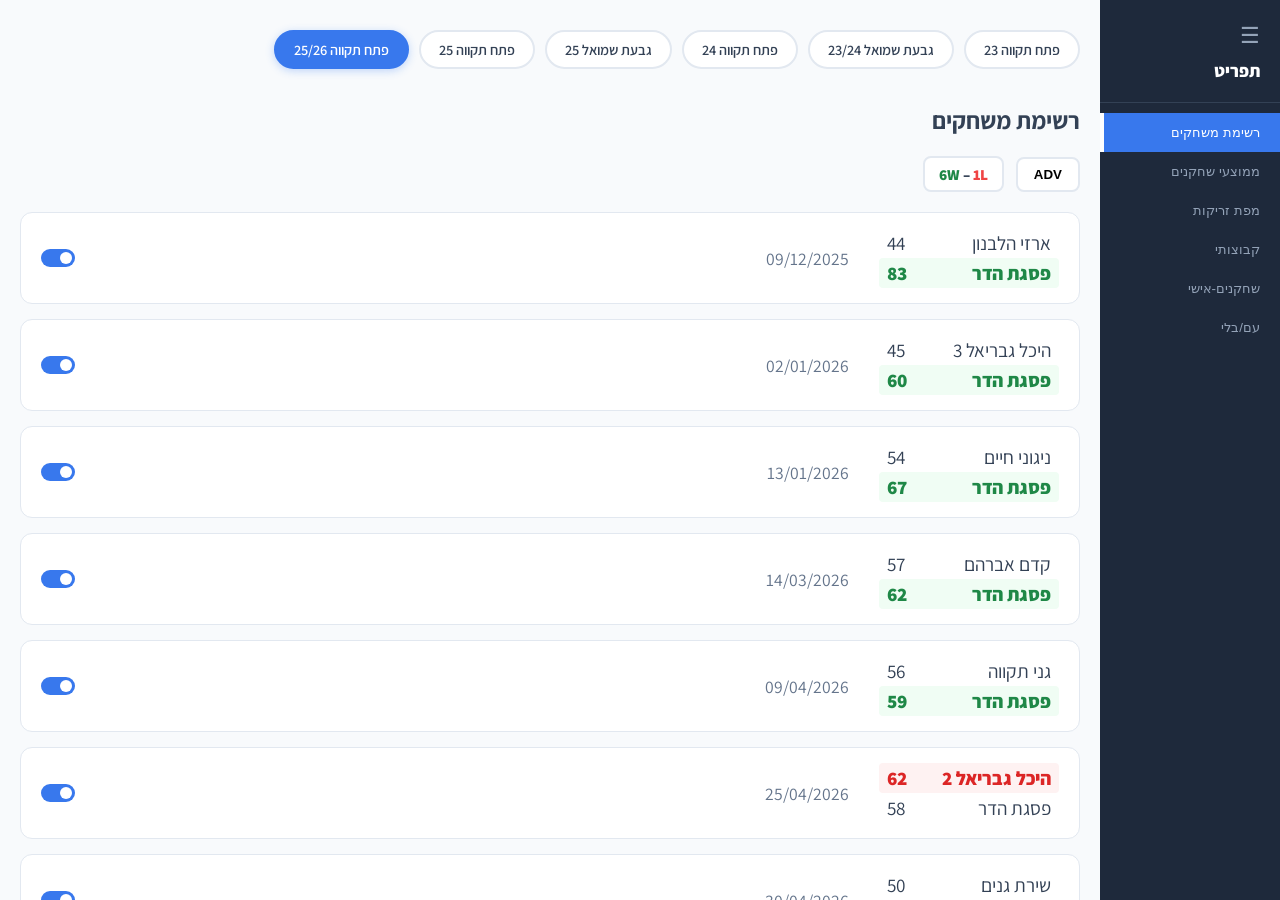
==== commit 40a63382: "1" ====
--- a/index.html
+++ b/index.html
@@ -17,6 +17,7 @@
     <button id="nav-season-shotchart" class="nav-btn">מפת זריקות</button>
     <button id="nav-teams" class="nav-btn">קבוצותי</button>
     <button id="nav-player-profile" class="nav-btn">שחקנים-אישי</button>
+    <button id="nav-with-without" class="nav-btn">עם/בלי</button>
 </nav>
 
 <main>
@@ -51,6 +52,10 @@
         </div>
         <div id="profile-content"></div>
     </section>
+
+    <section id="sec-with-without" style="display:none;">
+        <div id="ww-container"></div>
+    </section>
 </main>
 
 <!-- Single rotation modal, outside main so it is always accessible -->
--- a/style.css
+++ b/style.css
@@ -67,7 +67,7 @@
    ===================================================== */
 .table-wrapper { width: 100%; overflow-x: auto; border-radius: 8px; border: 1px solid var(--border); background: white; margin-bottom: 30px; }
 .table-wrapper.width-fit { width: fit-content; max-width: 100%; }
-.box-table { border-collapse: collapse; width: 100%; font-size: 0.9rem; }
+.box-table { border-collapse: separate; border-spacing: 0; width: 100%; font-size: 0.9rem; }
 .width-fit .box-table { width: auto; }
 .box-table th { background: #f8fafc; padding: 12px 10px; border-bottom: 2px solid var(--border); cursor: pointer; user-select: none; position: sticky; top: 0; }
 .box-table td { padding: 10px; text-align: center; border-bottom: 1px solid #f1f5f9; }
@@ -80,6 +80,10 @@
   white-space: nowrap;
   padding: 10px 15px !important;
 }
+th.player-name-cell {
+  background: #f8fafc !important;
+  z-index: 20;
+}
 
 /* Column separator lines (only when .show-separators is present) */
 .show-separators .stat-separator-line {
@@ -108,8 +112,61 @@
 }
 
 /* =====================================================
-   Season Pills
-   ===================================================== */
+   Share Button
+   ===================================================== */
+.share-btn {
+    background: none;
+    border: 1.5px solid var(--border);
+    border-radius: 8px;
+    padding: 6px 10px;
+    font-size: 1rem;
+    cursor: pointer;
+    color: var(--text-main);
+    transition: 0.2s;
+    line-height: 1;
+}
+.share-btn:hover { border-color: var(--accent); background: #eff6ff; }
+.share-btn:disabled { opacity: 0.5; cursor: wait; }
+
+.share-btn-wrap { display: flex; align-items: center; margin-left: 8px; }
+
+.share-btn-row {
+    display: none;
+    justify-content: center;
+    margin-top: 10px;
+    margin-bottom: 10px;
+}
+
+body.share-mode .share-btn-row { display: flex; }
+
+.season-share-btn {
+    margin-right: auto;
+    display: flex;
+    justify-content: center;
+    margin-top: 10px;
+    margin-bottom: 10px;
+}
+
+.rotation-share-btn {
+    position: absolute;
+    left: 58px;
+    top: 12px;
+    z-index: 10;
+    display: none;
+    font-size: 1rem;
+    padding: 4px 8px;
+}
+
+.sc-share-btn {
+    position: absolute;
+    left: 62px;
+    top: 10px;
+    z-index: 10;
+    display: none;
+}
+
+body.share-mode .rotation-share-btn,
+body.share-mode .sc-share-btn { display: inline-block; }
 .season-filters-container {
   display: flex;
   flex-wrap: wrap;
@@ -182,6 +239,9 @@
   color: white;
   background: #94a3b8;
   width: fit-content;
+  max-width: 100%;
+  white-space: normal;
+  word-break: break-word;
   margin-top: 4px;
 }
 .stage-badge.stage-gold { background: #d97706; }
@@ -226,7 +286,8 @@
   width: 96vw;
   max-width: 1750px;
   max-height: 90vh;
-  overflow: hidden;
+  overflow-x: hidden;
+  overflow-y: auto;
   position: relative;
   box-shadow: 0 20px 25px -5px rgba(0,0,0,0.2);
 }
@@ -525,19 +586,19 @@
 .sc-body {
     display: flex;
     flex: 1;
-    overflow: visible;
+    overflow: hidden;
     direction: ltr;
     min-height: 0;
 }
 
 /* Player panel — on the right */
 .sc-player-panel {
-    width: 140px;
-    min-width: 140px;
+    width: clamp(100px, 10vw, 160px);
+    min-width: clamp(100px, 10vw, 160px);
     background: #111;
     border-left: 1px solid #333;
     border-radius: 0 0 15px 0;
-    padding: 12px 8px;
+    padding: clamp(6px, 1vh, 12px) clamp(4px, 0.5vw, 8px);
     display: flex;
     flex-direction: column;
     gap: 6px;
@@ -546,14 +607,14 @@
 }
 
 .sc-player-btn {
-    padding: 8px 6px;
+    padding: clamp(5px, 0.8vh, 10px) clamp(4px, 0.5vw, 8px);
     background: #3d7fe6;
     color: white;
     border: 1px solid #2a6acc;
     border-radius: 5px;
     cursor: pointer;
     font-family: 'Assistant', sans-serif;
-    font-size: 1rem;
+    font-size: clamp(0.72rem, 1.1vw, 1rem);
     font-weight: 700;
     transition: 0.15s;
     text-align: center;
@@ -578,9 +639,9 @@
     background: #3d7fe6;
     border: 2px solid #88bbff;
     color: white;
-    font-size: 1.15rem;
+    font-size: clamp(0.8rem, 1.2vw, 1.15rem);
     font-weight: 800;
-    padding: 10px 6px;
+    padding: clamp(6px, 1vh, 12px) clamp(4px, 0.5vw, 8px);
     margin-bottom: 8px;
     border-radius: 7px;
     letter-spacing: 0.03em;
@@ -662,24 +723,30 @@
     backdrop-filter: blur(6px);
     border: 1px solid rgba(255,255,255,0.18);
     border-radius: 9px;
-    padding: 14px 20px;
-    min-width: 110px;
+    padding: 0.9vh 1.1vw;
+    min-width: 6vw;
     text-align: center;
     box-shadow: 0 2px 10px rgba(0,0,0,0.6);
 }
-.sc-badge-label { display: block; font-size: 28px; color: #aaa; font-weight: 700; letter-spacing: 0.08em; text-transform: uppercase; margin-bottom: 3px; }
-.sc-badge-stats { display: block; font-size: 40px; font-weight: 800; color: white; line-height: 1.2; }
-.sc-badge-pct   { display: block; font-size: 40px; font-weight: 700; color: #ffffff; margin-top: 2px; }
-
-/* Smaller badges for player profile shot chart */
+.sc-badge-label { display: block; font-size: 1.58vw; color: #aaa; font-weight: 700; letter-spacing: 0.08em; text-transform: uppercase; margin-bottom: 0.2vh; }
+.sc-badge-stats { display: block; font-size: 2.48vw; font-weight: 800; color: white; line-height: 1.2; }
+.sc-badge-pct   { display: block; font-size: 2.03vw; font-weight: 700; color: #ffffff; margin-top: 0.1vh; }
+
+/* Smaller badges for player profile shot chart — same size as season shotchart page */
 .sc-badge.sc-badge-sm {
-    padding: 14px 20px;
-    min-width: 110px;
+    padding: 0.72vh 0.88vw;
+    min-width: 4.8vw;
     border-radius: 7px;
 }
-.sc-badge.sc-badge-sm .sc-badge-label { font-size: 28px; margin-bottom: 3px; }
-.sc-badge.sc-badge-sm .sc-badge-stats { font-size: 40px; }
-.sc-badge.sc-badge-sm .sc-badge-pct   { font-size: 40px; margin-top: 2px; }
+.sc-badge.sc-badge-sm .sc-badge-label { font-size: 1.26vw; margin-bottom: 0.2vh; }
+.sc-badge.sc-badge-sm .sc-badge-stats { font-size: 1.98vw; }
+.sc-badge.sc-badge-sm .sc-badge-pct   { font-size: 1.62vw; margin-top: 0.1vh; }
+
+/* Season shot chart page: same as sc-badge-sm (no separate override needed) */
+#sec-season-shotchart .sc-badge { padding: 0.72vh 0.88vw; min-width: 4.8vw; }
+#sec-season-shotchart .sc-badge-label { font-size: 1.26vw; }
+#sec-season-shotchart .sc-badge-stats { font-size: 1.98vw; }
+#sec-season-shotchart .sc-badge-pct   { font-size: 1.62vw; }
 /* =====================================================
    Dedicated Shot Chart Modal
    ===================================================== */
@@ -734,6 +801,100 @@
     }
 }
 
+/* Portrait mobile: panel on top, SVG below */
+@media (max-width: 768px) and (orientation: portrait) {
+    .sc-modal-inner { flex-direction: column; }
+    .sc-body { flex-direction: column; }
+    .sc-player-panel {
+        width: 100%;
+        min-width: unset;
+        max-height: 160px;
+        flex-direction: row;
+        overflow-x: hidden;
+        overflow-y: auto;
+        -webkit-overflow-scrolling: touch;
+        border-left: none;
+        border-bottom: 1px solid #333;
+        border-radius: 0;
+        padding: 8px;
+        flex-shrink: 0;
+        flex-wrap: wrap;
+        direction: rtl;
+        align-content: flex-start;
+    }
+    .sc-player-btn {
+        flex-shrink: 0;
+        width: auto;
+        padding: 8px 14px;
+        white-space: nowrap;
+    }
+    .sc-all-btn {
+        flex-shrink: 0;
+        width: auto;
+        padding: 8px 14px;
+        white-space: nowrap;
+        font-size: 1rem;
+        margin-bottom: 0;
+    }
+    .sc-court-area { flex: 1; min-height: 0; }
+    .sc-court-svg { height: 100%; max-height: 100%; }
+    .sc-badges { top: 1vw; right: 0; left: auto; }
+    .sc-badge { padding: 1.5vw 2vw; min-width: 14vw; }
+    .sc-badge-label { font-size: 2.8vw; }
+    .sc-badge-stats { font-size: 4.2vw; }
+    .sc-badge-pct   { font-size: 3.5vw; }
+    /* Season shotchart page matches modal badge size */
+    #sec-season-shotchart .sc-badge { padding: 1.5vw 2vw; min-width: 14vw; }
+    #sec-season-shotchart .sc-badge-label { font-size: 2.8vw; }
+    #sec-season-shotchart .sc-badge-stats { font-size: 4.2vw; }
+    #sec-season-shotchart .sc-badge-pct   { font-size: 3.5vw; }
+}
+
+/* Landscape mobile: panel on right as vertical scrollable list */
+/* In landscape the height is the limiting dimension (~390px), so use vh */
+@media (max-width: 768px) and (orientation: landscape) {
+    .sc-modal-inner { height: 100dvh; }
+    .sc-body { flex-direction: row; overflow: hidden; }
+    .sc-player-panel {
+        width: 18vh;
+        min-width: 18vh;
+        height: 100%;
+        overflow-y: auto;
+        overflow-x: hidden;
+        -webkit-overflow-scrolling: touch;
+        flex-direction: column;
+        flex-wrap: nowrap;
+        border-left: 1px solid #333;
+        border-bottom: none;
+        padding: 1vh 1vh;
+        gap: 0.5vh;
+        justify-content: flex-start;
+        align-items: stretch;
+    }
+    .sc-player-btn,
+    .sc-all-btn {
+        font-size: 2.2vh;
+        padding: 1vh 0.8vh;
+        width: 100% !important;
+        white-space: nowrap;
+        flex-shrink: 0;
+        margin-bottom: 0;
+        display: block;
+    }
+    .sc-court-area { flex: 1; min-width: 0; overflow: hidden; }
+    .sc-court-svg { height: 100%; max-height: 100%; }
+    .sc-badges { top: 1vh; left: 1vh; right: auto; gap: 0.5vh; }
+    .sc-badge {
+        padding: 0.8vh 1vh !important;
+        min-width: 12vh !important;
+        max-width: 12vh !important;
+        border-radius: 5px;
+    }
+    .sc-badge-label { font-size: 1.8vh !important; margin-bottom: 0.1vh; }
+    .sc-badge-stats { font-size: 2.8vh !important; line-height: 1.1; }
+    .sc-badge-pct   { font-size: 2.2vh !important; margin-top: 0; }
+}
+
 /* =====================================================
    Player Profile Shot Chart
    ===================================================== */
@@ -817,4 +978,377 @@
     gap: 6px;
     overflow-y: auto;
     direction: rtl;
+}
+/* =====================================================
+   Mobile (max-width: 600px)
+   ===================================================== */
+@media (max-width: 600px) {
+
+  /* Sidebar: collapse to a horizontal scrollable top bar */
+  body {
+    flex-direction: column;
+    overflow: auto;
+  }
+
+  nav {
+    width: 100% !important;
+    flex-direction: row;
+    align-items: center;
+    padding: 0;
+    height: auto;
+    overflow-x: auto;
+    overflow-y: hidden;
+    flex-shrink: 0;
+    scrollbar-width: none;
+  }
+  nav::-webkit-scrollbar { display: none; }
+
+  .sidebar-toggle { display: none; }
+  .nav-header { display: none; }
+
+  .nav-btn {
+    white-space: nowrap;
+    flex-shrink: 0;
+    width: auto;
+    padding: 12px 16px;
+    text-align: center;
+    border-left: none !important;
+    border-bottom: 3px solid transparent;
+    font-size: 0.9rem;
+  }
+  .nav-btn.active {
+    background: var(--accent);
+    color: white;
+    border-bottom: 3px solid white;
+    border-left: none;
+  }
+
+  main {
+    padding: 12px;
+    overflow-y: auto;
+    height: calc(100vh - 50px);
+  }
+
+  /* Game cards: tighten layout so score sits close to team name */
+  .game-header {
+    gap: 10px;
+  }
+
+  .game-date-area {
+    font-size: 0.85rem;
+    gap: 2px;
+    min-width: 60px;
+  }
+
+  .team-row {
+    width: auto;
+    min-width: 120px;
+    font-size: 1rem;
+    gap: 8px;
+    justify-content: flex-start;
+  }
+
+  /* Team name takes available space, score stays right next to it */
+  .team-row span:first-child {
+    flex: 1;
+  }
+  .team-row span:last-child {
+    font-weight: 800;
+    margin-right: 6px;
+  }
+
+  .stage-badge {
+    font-size: 0.75rem;
+    max-width: 80px;
+    line-height: 1.4;
+  }
+
+  .game-card-top-wrapper {
+    padding: 10px 12px;
+  }
+}
+
+/* =====================================================
+   Season Shot Chart — Mobile
+   ===================================================== */
+
+/* Portrait: panel on top, SVG below */
+@media (max-width: 768px) and (orientation: portrait) {
+    .ssc-layout {
+        flex-direction: column;
+        height: calc(100vh - 50px);
+        justify-content: flex-start;
+    }
+    .ssc-panel {
+        width: 100%;
+        max-height: 160px;
+        flex-direction: row;
+        flex-wrap: wrap;
+        overflow-x: hidden;
+        overflow-y: auto;
+        -webkit-overflow-scrolling: touch;
+        border-left: none;
+        border-bottom: 1px solid var(--border);
+        padding: 8px;
+        gap: 6px;
+        flex-shrink: 0;
+        align-content: flex-start;
+        direction: rtl;
+    }
+    .sc-player-btn, .sc-all-btn {
+        flex-shrink: 0;
+        width: auto;
+        padding: 8px 14px;
+        white-space: nowrap;
+    }
+    .ssc-court {
+        flex: 1;
+        width: 100%;
+        min-height: 0;
+    }
+    .ssc-court .sc-court-svg {
+        height: 100%;
+        width: 100%;
+    }
+}
+
+/* Landscape: narrow panel on right, SVG fills remaining */
+@media (max-width: 768px) and (orientation: landscape) {
+    .ssc-layout {
+        flex-direction: row;
+        height: calc(100vh - 50px);
+    }
+    .ssc-panel {
+        width: 100px;
+        min-width: 100px;
+        flex-direction: column;
+        flex-wrap: nowrap;
+        overflow-y: auto;
+        overflow-x: hidden;
+        -webkit-overflow-scrolling: touch;
+        border-left: 1px solid var(--border);
+        gap: 4px;
+        padding: 8px 4px;
+    }
+    .sc-player-btn, .sc-all-btn {
+        width: 100% !important;
+        font-size: 0.8rem;
+        padding: 8px 4px;
+        white-space: nowrap;
+        flex-shrink: 0;
+    }
+    .ssc-court {
+        flex: 1 !important;
+        width: auto !important;
+        min-width: 0;
+        overflow: hidden;
+        display: flex;
+        align-items: center;
+        justify-content: center;
+    }
+    .ssc-court .sc-court-svg {
+        height: 100%;
+        width: auto;
+        max-width: 100%;
+        aspect-ratio: 1827 / 2189;
+    }
+}
+
+/* =====================================================
+   Player Profile Shot Chart — Mobile Portrait
+   ===================================================== */
+@media (max-width: 768px) and (orientation: portrait) {
+    .psc-layout {
+        height: 400px;
+        margin: 0 -12px;
+        overflow: visible;
+    }
+    .psc-layout .ssc-court .sc-court-svg {
+        height: 400px;
+    }
+    .psc-layout .ssc-court {
+        overflow: visible;
+        position: relative;
+    }
+    .sc-badge.sc-badge-sm {
+        padding: 1.62vw 2.16vw !important;
+        min-width: 15.12vw !important;
+        max-width: unset !important;
+    }
+    .sc-badge.sc-badge-sm .sc-badge-label { font-size: 3.02vw !important; }
+    .sc-badge.sc-badge-sm .sc-badge-stats { font-size: 4.54vw !important; }
+    .sc-badge.sc-badge-sm .sc-badge-pct   { font-size: 3.78vw !important; }
+}
+
+/* Player Profile Shot Chart — Mobile Landscape */
+@media (max-width: 768px) and (orientation: landscape) {
+    .psc-layout {
+        height: calc(100vh - 50px);
+        margin: 0 -12px;
+        overflow: hidden;
+    }
+    .psc-layout .ssc-court {
+        flex: 1;
+        overflow: hidden;
+    }
+    .psc-layout .ssc-court .sc-court-svg {
+        height: 100%;
+        width: auto;
+        aspect-ratio: 1827 / 2189;
+    }
+    .sc-badge.sc-badge-sm {
+        padding: 0.7vh 0.9vh !important;
+        min-width: 11vh !important;
+        max-width: unset !important;
+    }
+    .sc-badge.sc-badge-sm .sc-badge-label { font-size: 1.6vh !important; }
+    .sc-badge.sc-badge-sm .sc-badge-stats { font-size: 2.5vh !important; }
+    .sc-badge.sc-badge-sm .sc-badge-pct   { font-size: 2vh !important; }
+}
+/* =====================================================
+   With / Without page  (עם / בלי)
+   ===================================================== */
+.ww-selectors {
+    display: flex;
+    flex-direction: row;
+    align-items: center;
+    justify-content: center;
+    padding: 20px 20px 10px;
+    gap: 0;
+}
+.ww-selector-group {
+    display: flex;
+    flex-direction: column;
+    gap: 6px;
+    flex: 0 0 30%;
+    max-width: 280px;
+    min-width: 100px;
+}
+.ww-selector-group select {
+    width: 100%;
+}
+.ww-separator {
+    font-size: 1.1rem;
+    font-weight: 800;
+    color: var(--primary, #3b82f6);
+    white-space: normal;
+    flex-shrink: 0;
+    padding: 0 16px;
+    text-align: center;
+    line-height: 1.4;
+}
+.ww-hint {
+    padding: 30px 20px;
+    color: #64748b;
+    font-size: 1rem;
+    text-align: center;
+}
+.ww-title {
+    display: flex;
+    align-items: center;
+    gap: 10px;
+    padding: 14px 20px 6px;
+    flex-wrap: wrap;
+}
+.ww-p1 {
+    font-weight: 800;
+    font-size: 1.15rem;
+    color: var(--text, #1e293b);
+}
+.ww-vs {
+    font-size: 0.95rem;
+    color: #64748b;
+}
+.ww-p2 {
+    font-weight: 700;
+    font-size: 1.1rem;
+    color: var(--primary, #3b82f6);
+}
+.ww-table .ww-label-cell {
+    min-width: 110px;
+    white-space: nowrap;
+}
+.ww-row-with td,
+.ww-row-without td {
+    background: transparent;
+}
+.ww-delta-row td {
+    background: rgba(100, 116, 139, 0.07);
+    font-weight: 700;
+    font-style: italic;
+    color: #475569;
+}
+.ww-delta-pos { color: #16a34a !important; }
+.ww-delta-neg { color: #dc2626 !important; }
+.ww-row-empty td { color: #94a3b8; font-style: italic; }
+
+@media (max-width: 768px) and (orientation: portrait) {
+    /* Portrait: row layout, centered, narrower groups */
+    .ww-selectors {
+        flex-direction: row;
+        align-items: flex-end;
+        justify-content: center;
+        padding: 16px 10px 8px;
+        gap: 0;
+    }
+    .ww-selector-group {
+        flex: 0 0 38%;
+        max-width: 160px;
+        min-width: 80px;
+        align-items: stretch;
+    }
+    .ww-selector-group .filter-label { text-align: center; }
+    .ww-selector-group select { width: 100%; }
+    .ww-separator {
+        padding: 0 8px;
+        padding-bottom: 8px;
+        font-size: 0.95rem;
+    }
+}
+
+/* Landscape: narrower groups, inputs aligned to same height */
+@media (max-width: 900px) and (orientation: landscape) {
+    .ww-selectors {
+        padding: 10px 16px 8px;
+        align-items: flex-end;
+    }
+    .ww-selector-group {
+        flex: 0 0 22%;
+        max-width: 180px;
+    }
+    .ww-separator {
+        font-size: 0.95rem;
+        padding: 0 10px;
+        padding-bottom: 8px; /* nudge to align with input midpoint */
+    }
+}
+
+/* With/Without season pills row */
+.ww-season-pills-row {
+    display: flex;
+    flex-wrap: wrap;
+    gap: 8px;
+    padding: 8px 20px 4px;
+    direction: rtl;
+}
+
+/* Disabled secondary dropdown */
+select.player-dropdown:disabled {
+    opacity: 0.45;
+    cursor: not-allowed;
+}
+
+/* With/Without season pill with game counts */
+.ww-pill-wrapper {
+    display: flex;
+    flex-direction: column;
+    align-items: center;
+    gap: 3px;
+}
+.ww-pill-counts {
+    font-size: 0.72rem;
+    color: #64748b;
+    font-weight: 600;
+    letter-spacing: 0.03em;
+    white-space: nowrap;
 }
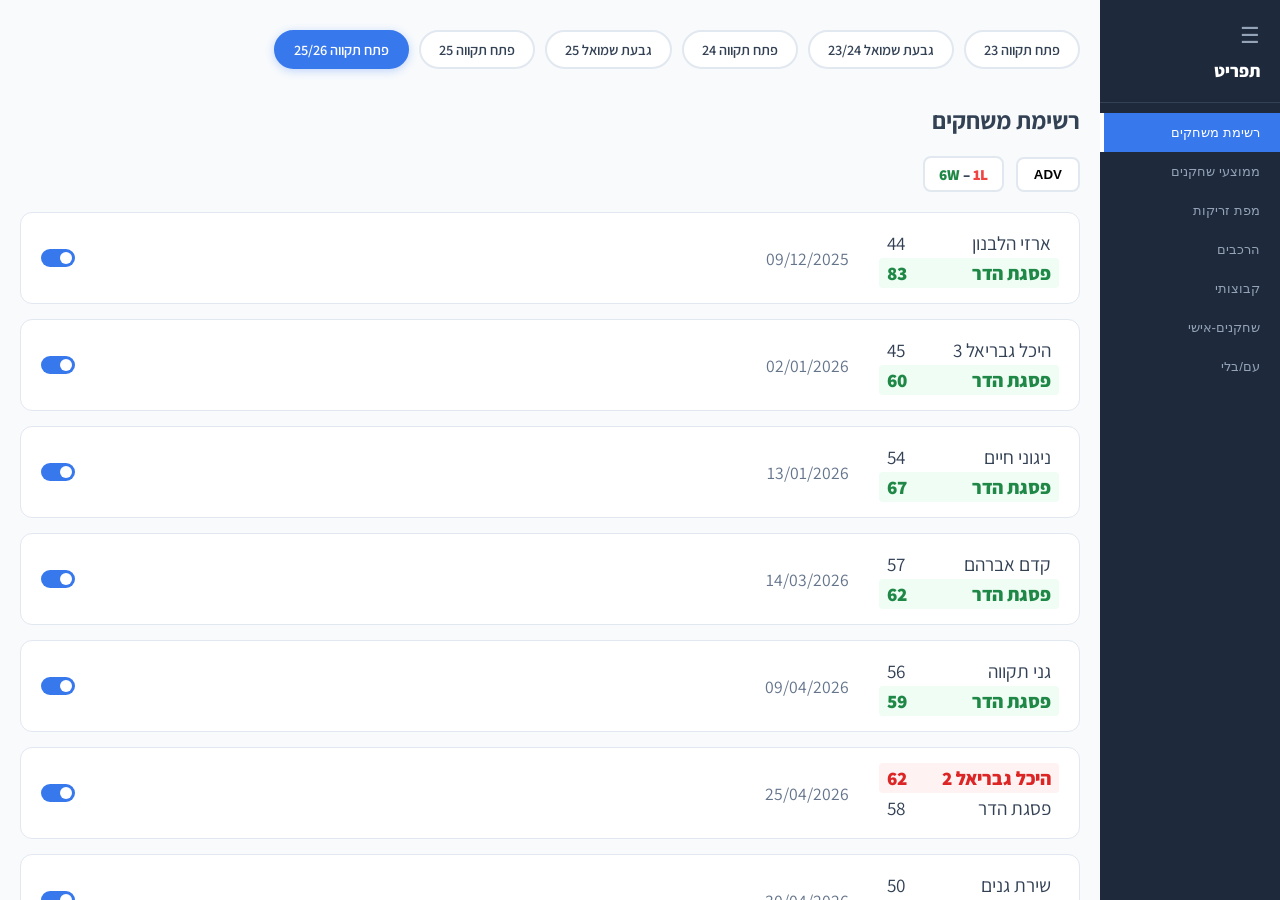
==== commit 438b9552: "heatmap" ====
--- a/index.html
+++ b/index.html
@@ -15,6 +15,7 @@
     <button id="nav-games" class="nav-btn active">רשימת משחקים</button>
     <button id="nav-players" class="nav-btn">ממוצעי שחקנים</button>
     <button id="nav-season-shotchart" class="nav-btn">מפת זריקות</button>
+    <button id="nav-heatmap" class="nav-btn">הרכבים</button>
     <button id="nav-teams" class="nav-btn">קבוצותי</button>
     <button id="nav-player-profile" class="nav-btn">שחקנים-אישי</button>
     <button id="nav-with-without" class="nav-btn">עם/בלי</button>
@@ -56,6 +57,11 @@
     <section id="sec-with-without" style="display:none;">
         <div id="ww-container"></div>
     </section>
+
+    <section id="sec-heatmap" style="display:none;">
+        <div class="season-filters-container"></div>
+        <div id="heatmap-container"></div>
+    </section>
 </main>
 
 <!-- Single rotation modal, outside main so it is always accessible -->
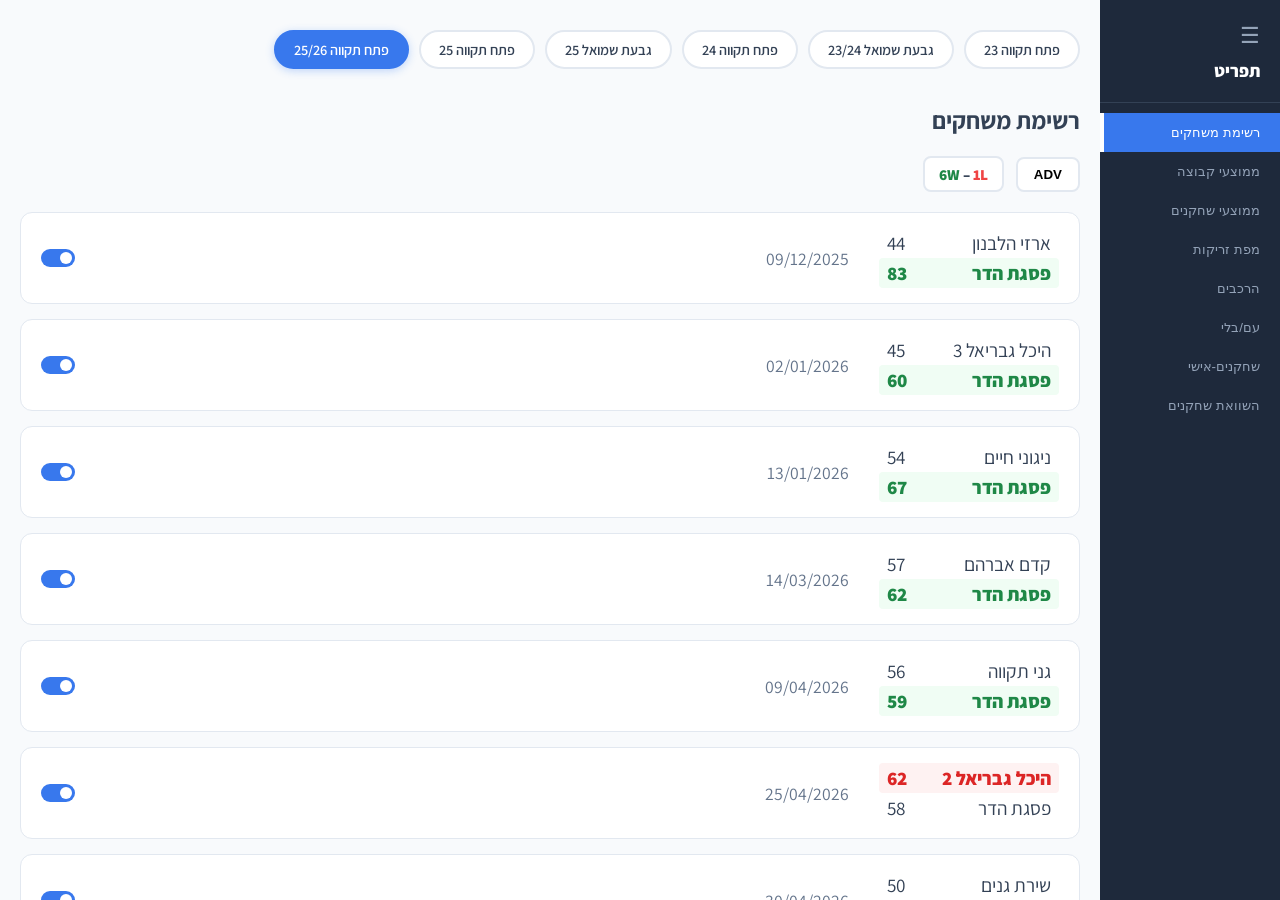
==== commit 5188ce17: "fin?" ====
--- a/index.html
+++ b/index.html
@@ -13,12 +13,13 @@
     <div class="sidebar-toggle" onclick="toggleSidebar()">☰</div>
     <div class="nav-header">תפריט</div>
     <button id="nav-games" class="nav-btn active">רשימת משחקים</button>
+    <button id="nav-teams" class="nav-btn">ממוצעי קבוצה</button>
     <button id="nav-players" class="nav-btn">ממוצעי שחקנים</button>
     <button id="nav-season-shotchart" class="nav-btn">מפת זריקות</button>
     <button id="nav-heatmap" class="nav-btn">הרכבים</button>
-    <button id="nav-teams" class="nav-btn">קבוצותי</button>
+    <button id="nav-with-without" class="nav-btn">עם/בלי</button>
     <button id="nav-player-profile" class="nav-btn">שחקנים-אישי</button>
-    <button id="nav-with-without" class="nav-btn">עם/בלי</button>
+    <button id="nav-compare" class="nav-btn">השוואת שחקנים</button>
 </nav>
 
 <main>
@@ -58,6 +59,10 @@
         <div id="ww-container"></div>
     </section>
 
+    <section id="sec-compare" style="display:none;">
+        <div id="compare-container"></div>
+    </section>
+
     <section id="sec-heatmap" style="display:none;">
         <div class="season-filters-container"></div>
         <div id="heatmap-container"></div>
--- a/style.css
+++ b/style.css
@@ -1351,4 +1351,124 @@
     font-weight: 600;
     letter-spacing: 0.03em;
     white-space: nowrap;
-}+}
+/* =====================================================
+   Compare Players page
+   ===================================================== */
+
+.cmp-header {
+    display: grid;
+    grid-template-columns: 1fr auto 1fr;
+    grid-template-areas: "left vs right";
+    align-items: start;
+    gap: 10px;
+    padding: 16px 16px 8px;
+    max-width: 600px;
+    margin: 0 auto;
+}
+.cmp-left-col {
+    grid-area: left;
+    display: flex;
+    flex-direction: column;
+    gap: 8px;
+    align-items: center;
+}
+
+.cmp-right-col {
+    grid-area: right;
+    display: flex;
+    flex-direction: column;
+    gap: 8px;
+    align-items: center;
+}
+
+.cmp-vs-badge {
+    grid-area: vs;
+    align-self: start;
+    margin-top: 10px;
+    font-size: 1.2rem;
+    font-weight: 900;
+    color: var(--accent, #2563eb);
+    padding: 0 4px;
+    letter-spacing: 2px;
+}
+
+.cmp-select { width: 100%; max-width: 220px; }
+
+.cmp-season-pills {
+    display: flex;
+    flex-wrap: wrap;
+    gap: 4px;
+    justify-content: center;
+}
+
+/* Mobile: stack left → VS → right vertically */
+@media (max-width: 480px) {
+    .cmp-header {
+        grid-template-columns: 1fr;
+        grid-template-areas:
+            "left"
+            "vs"
+            "right";
+        gap: 6px;
+    }
+    .cmp-vs-badge {
+        text-align: center;
+        margin-top: 0;
+        padding: 4px 0;
+    }
+}
+
+/* Mode toggle */
+.cmp-mode-row {
+    display: flex;
+    justify-content: center;
+    padding: 8px 16px 4px;
+}
+
+/* Table */
+.cmp-table-wrap { max-width: 480px; margin: 0 auto; }
+
+.cmp-table {
+    width: 100%;
+    table-layout: fixed;
+    font-size: 0.88rem;
+}
+.cmp-table thead th {
+    padding: 8px 6px;
+    text-align: center;
+    font-size: 0.82rem;
+}
+.cmp-th-left   { text-align: center !important; width: 38%; }
+.cmp-th-right  { text-align: center !important; width: 38%; }
+.cmp-th-center { width: 24%; text-align: center !important; }
+
+.cmp-th-name    { font-weight: 800; font-size: 0.88rem; }
+.cmp-th-seasons { font-size: 0.68rem; font-weight: 400; color: #94a3b8; margin-top: 2px; white-space: normal; line-height: 1.3; }
+
+.cmp-val {
+    font-size: 0.9rem;
+    font-weight: 600;
+    padding: 7px 10px !important;
+    width: 38%;
+}
+.cmp-val-left  { text-align: right; }
+.cmp-val-right { text-align: left;  }
+
+.cmp-label {
+    text-align: center;
+    font-size: 0.73rem;
+    font-weight: 700;
+    color: #64748b;
+    white-space: nowrap;
+    padding: 7px 4px !important;
+    width: 24%;
+}
+
+/* Winner: green background, normal text */
+.cmp-winner {
+    background-color: #dcfce7 !important;
+}
+
+.cmp-table tbody tr:nth-child(even) { background: var(--row-alt, #f8fafc); }
+.cmp-table tbody tr:nth-child(even) .cmp-winner { background-color: #dcfce7 !important; }
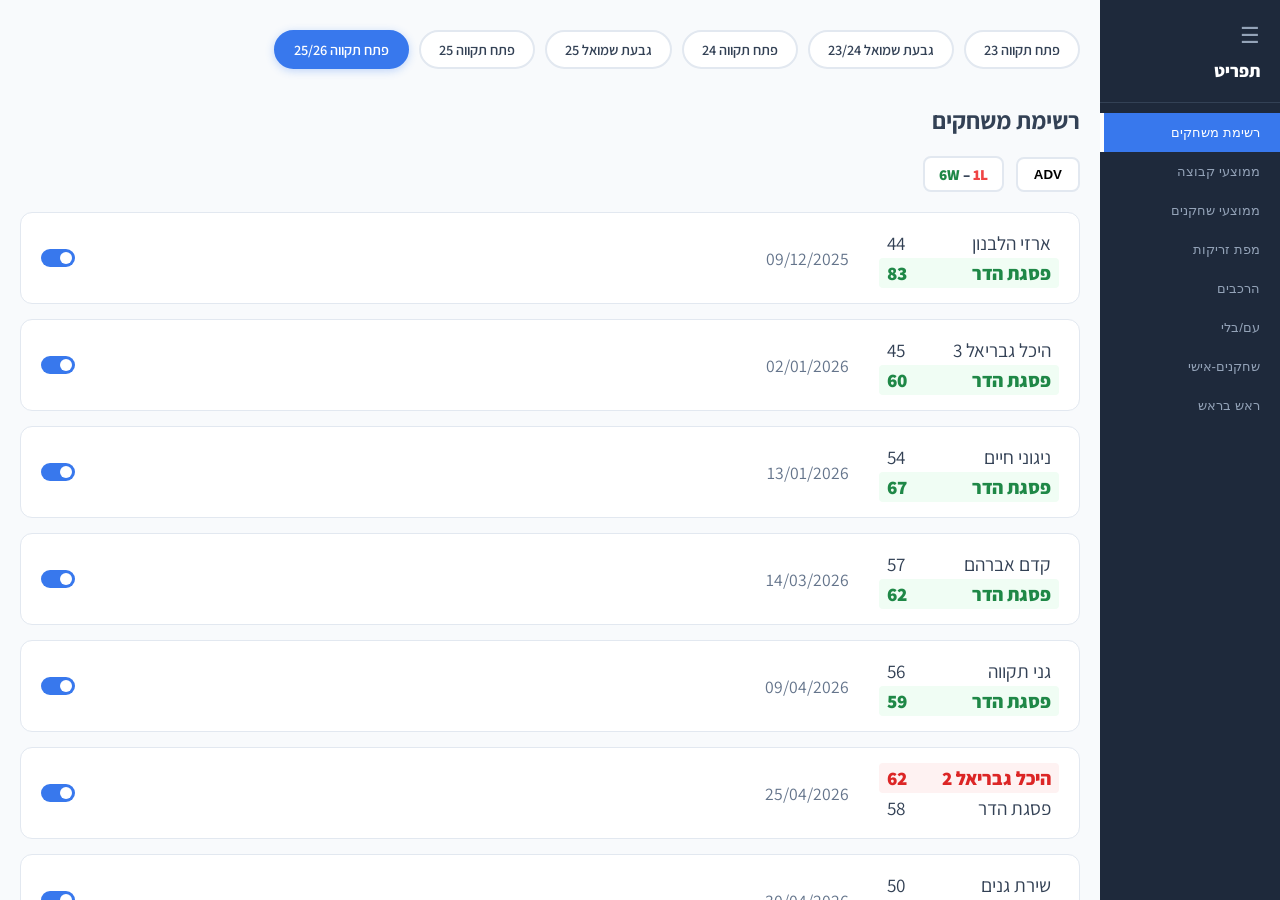
==== commit 7b749498: "fin?" ====
--- a/index.html
+++ b/index.html
@@ -19,7 +19,7 @@
     <button id="nav-heatmap" class="nav-btn">הרכבים</button>
     <button id="nav-with-without" class="nav-btn">עם/בלי</button>
     <button id="nav-player-profile" class="nav-btn">שחקנים-אישי</button>
-    <button id="nav-compare" class="nav-btn">השוואת שחקנים</button>
+    <button id="nav-compare" class="nav-btn">ראש בראש</button>
 </nav>
 
 <main>
